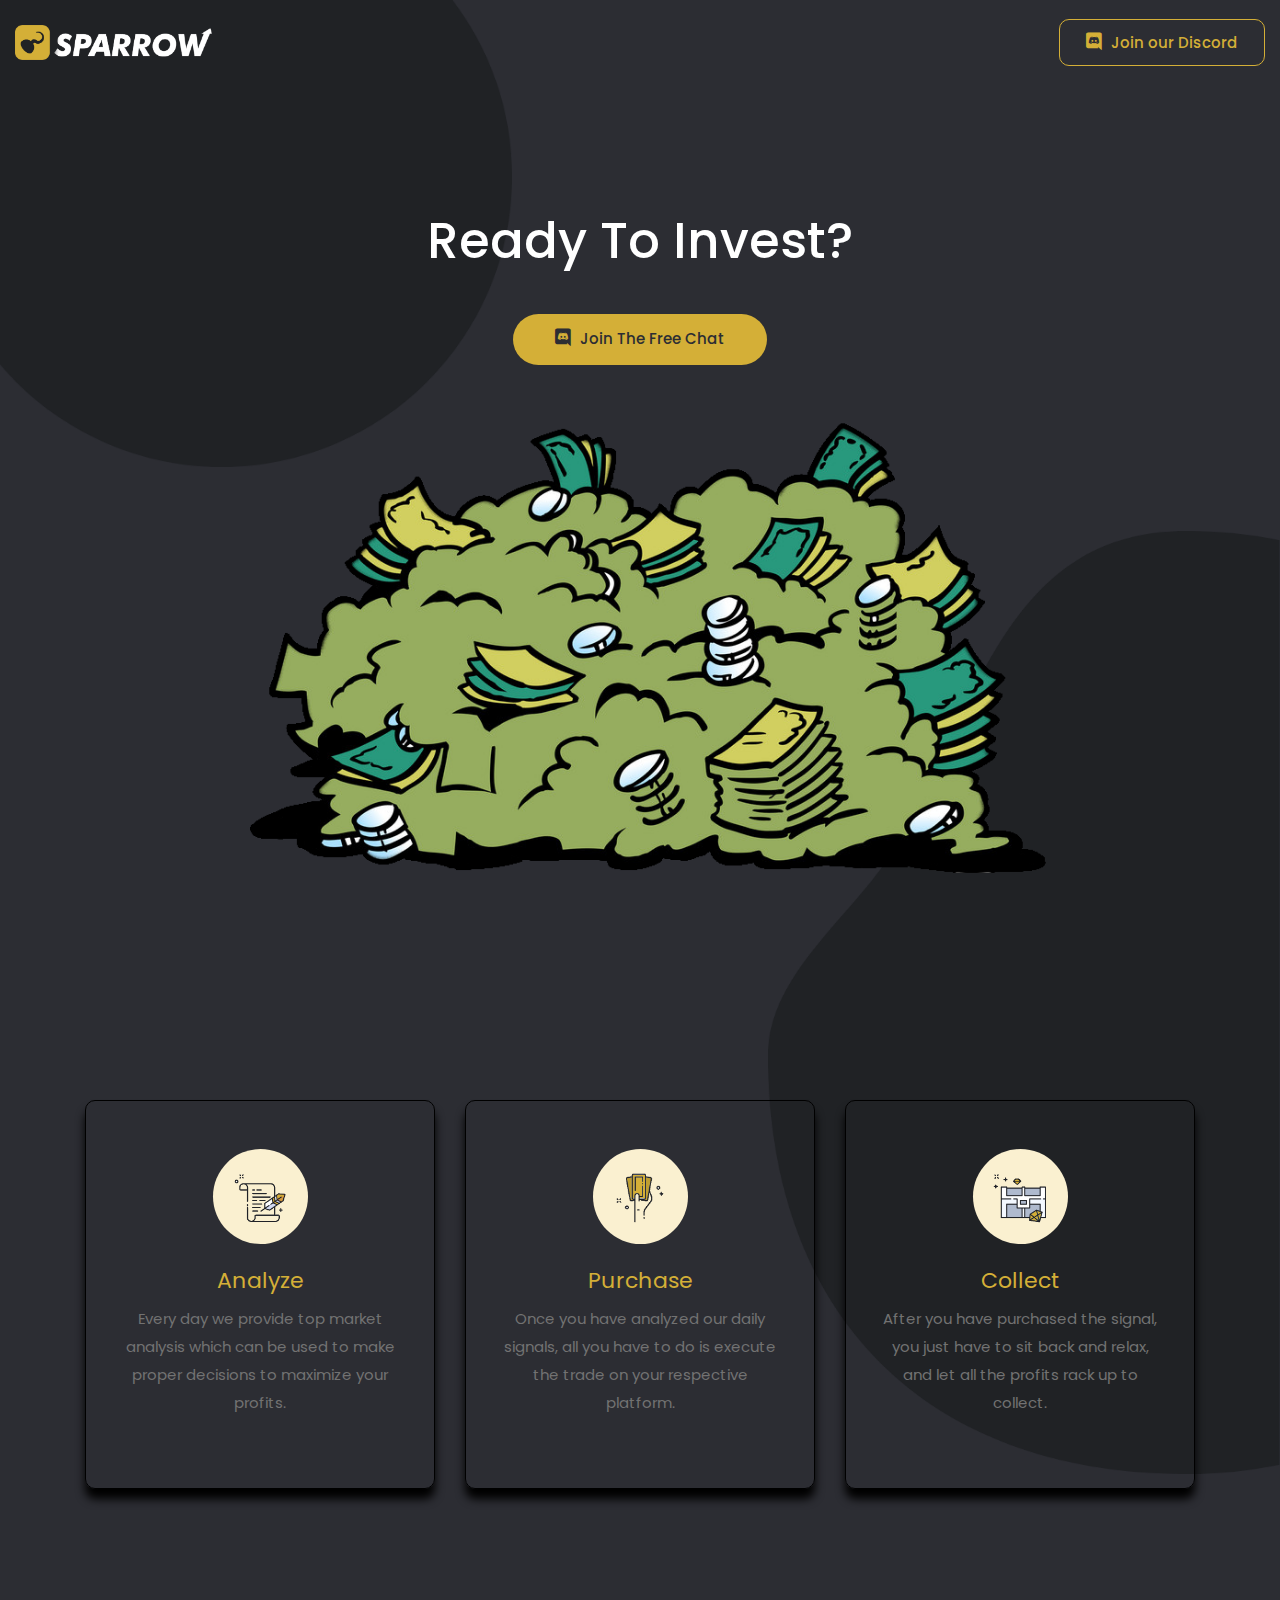
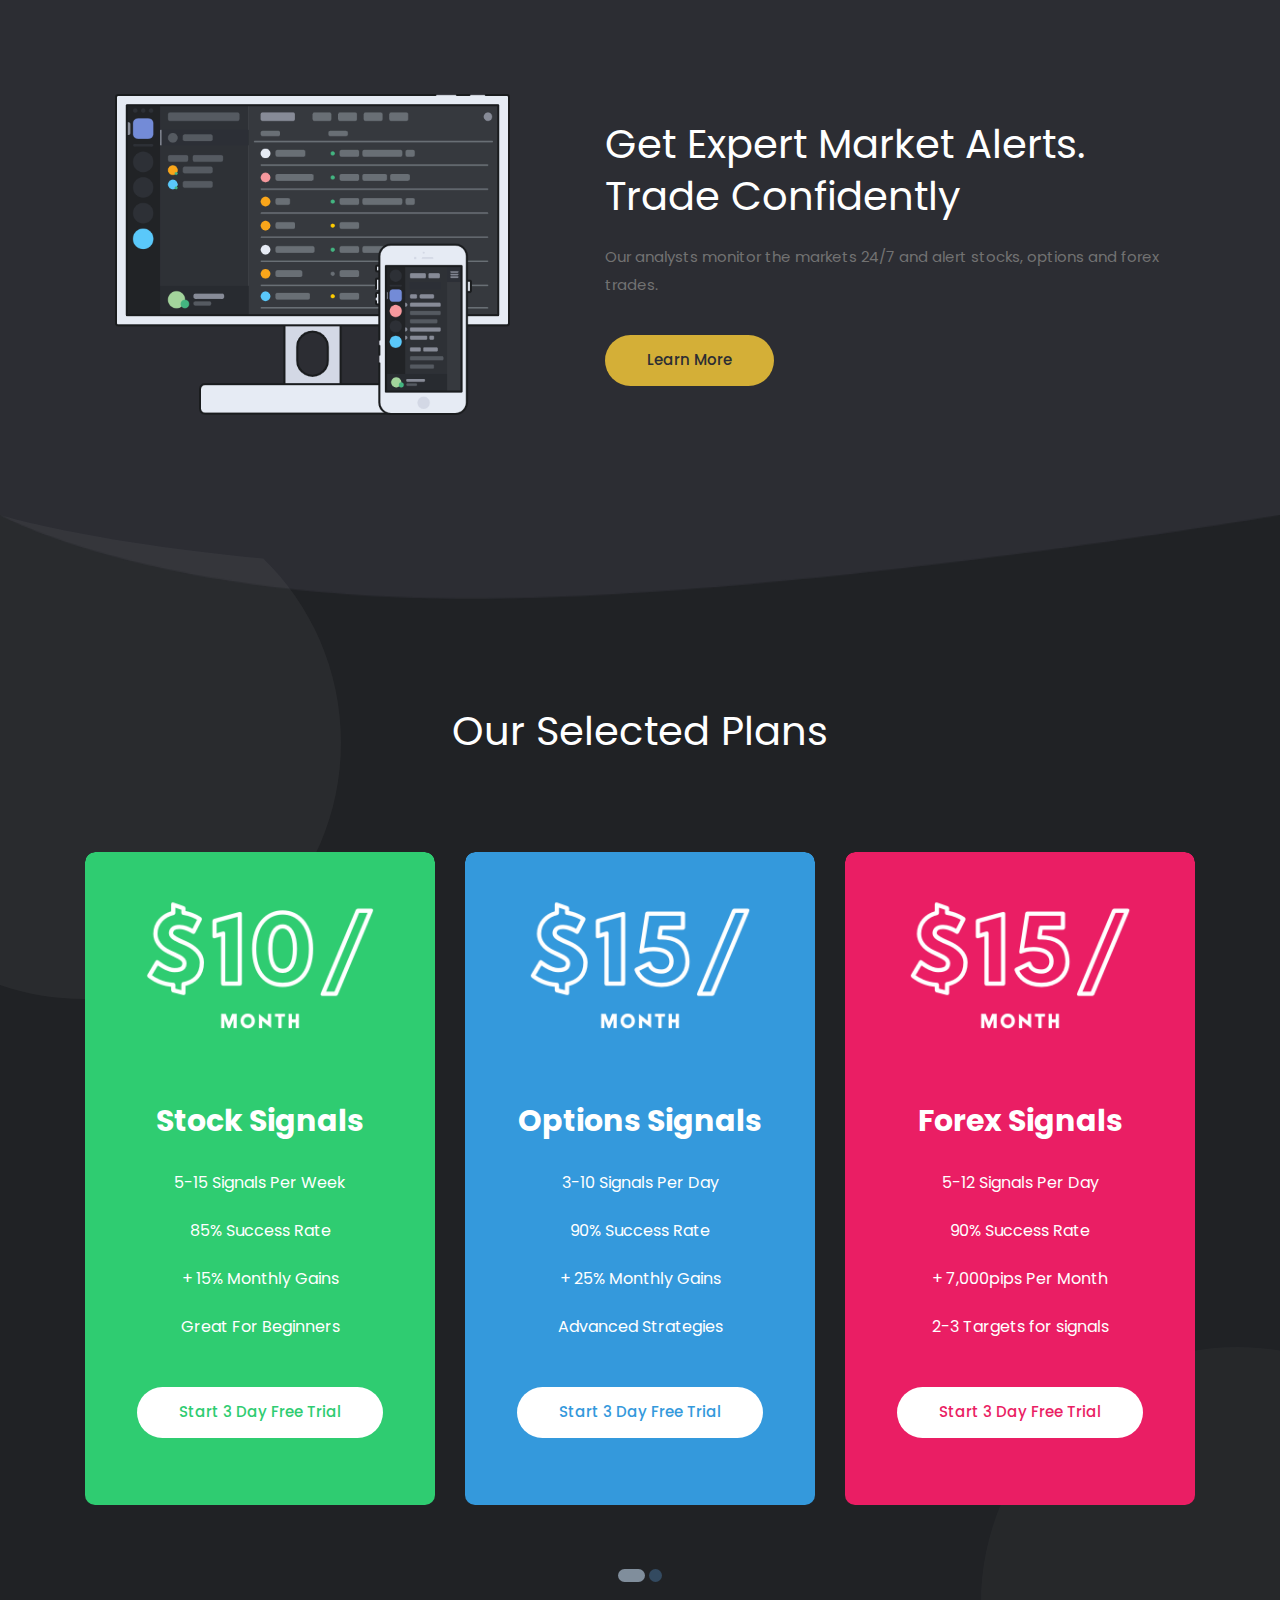
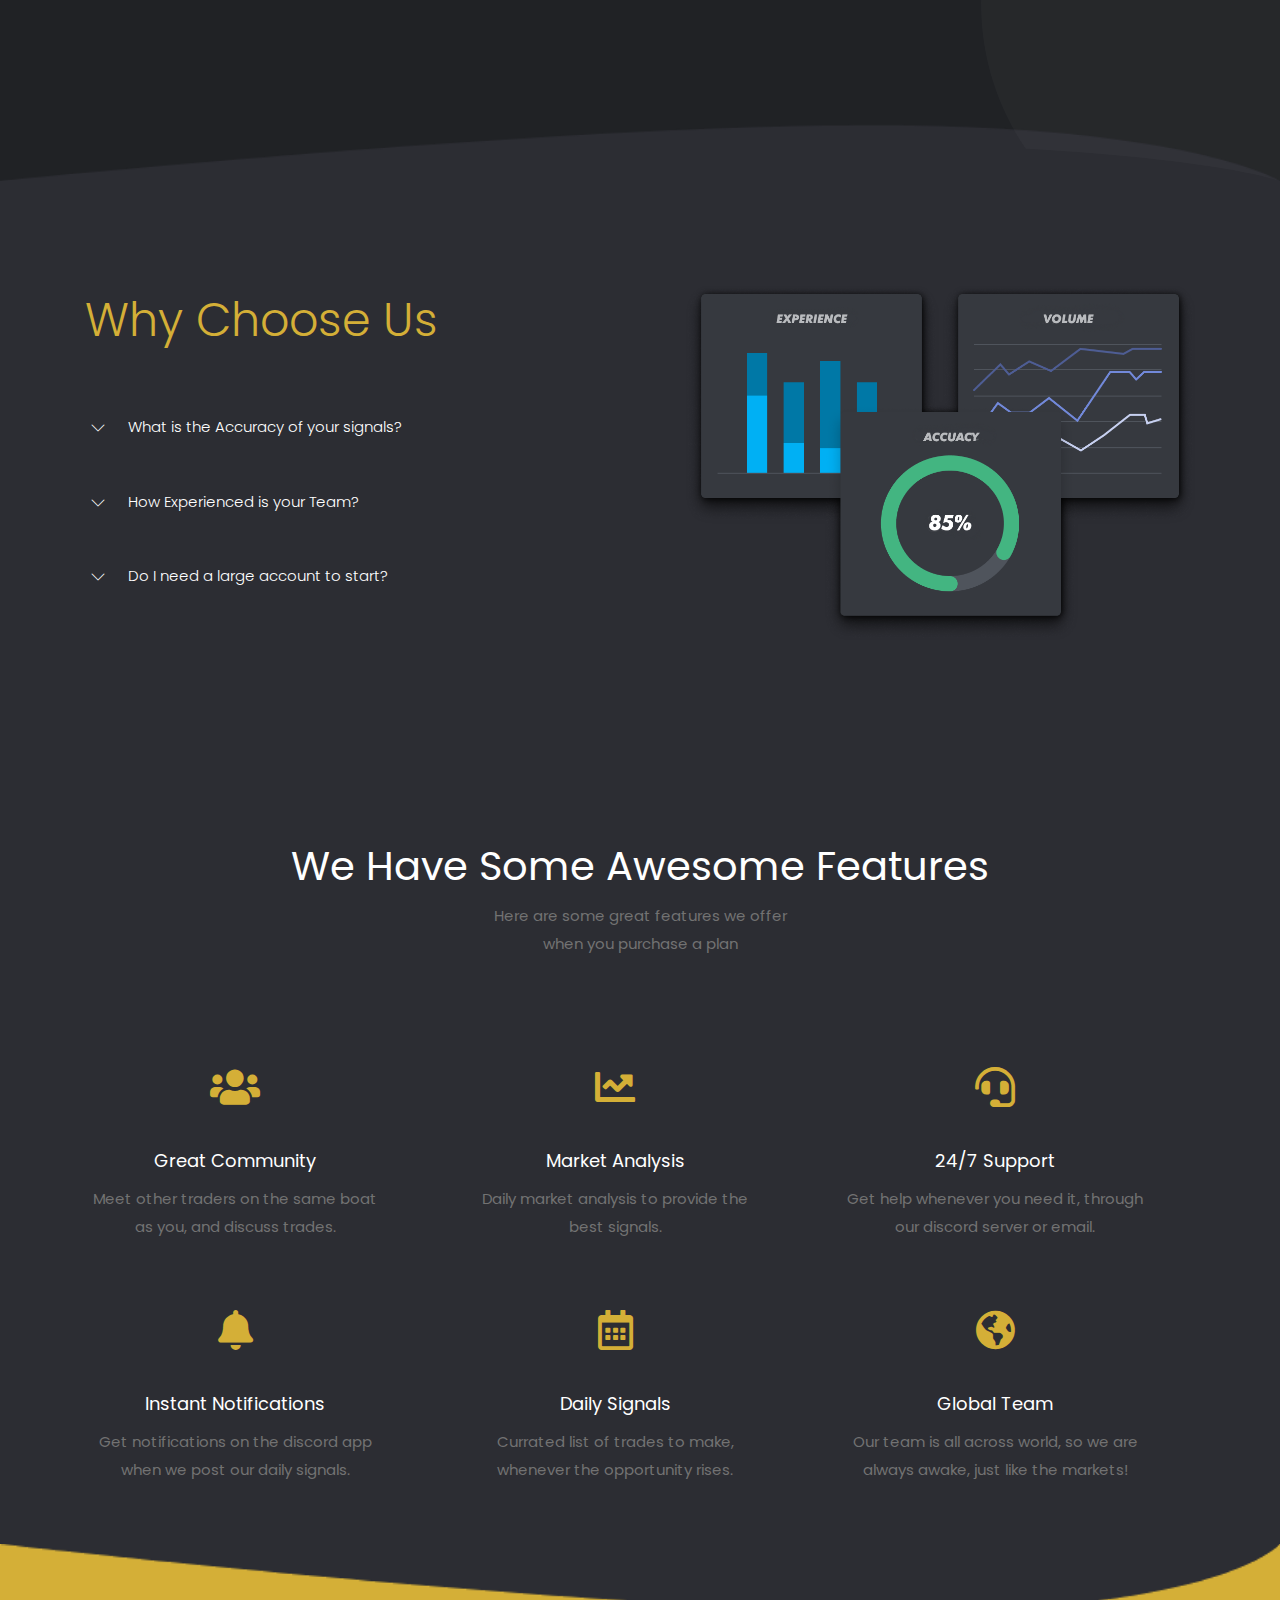
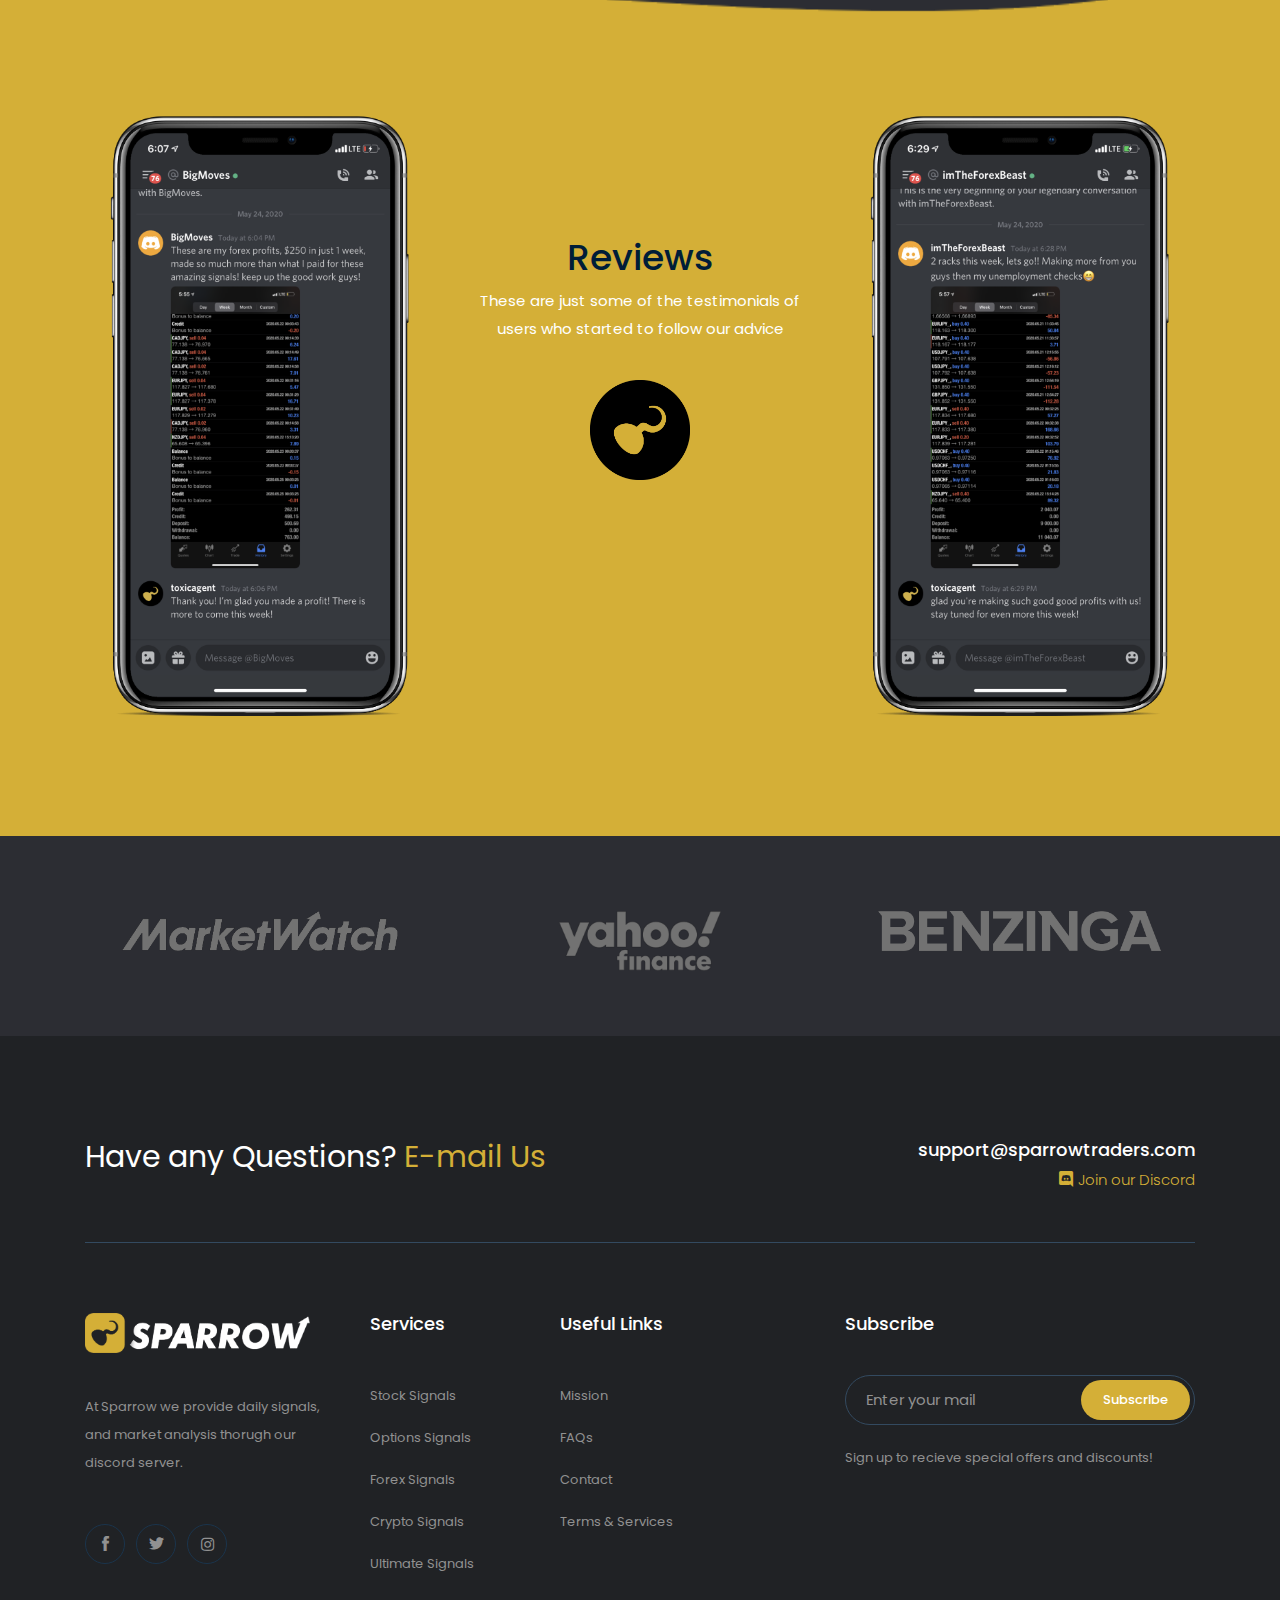
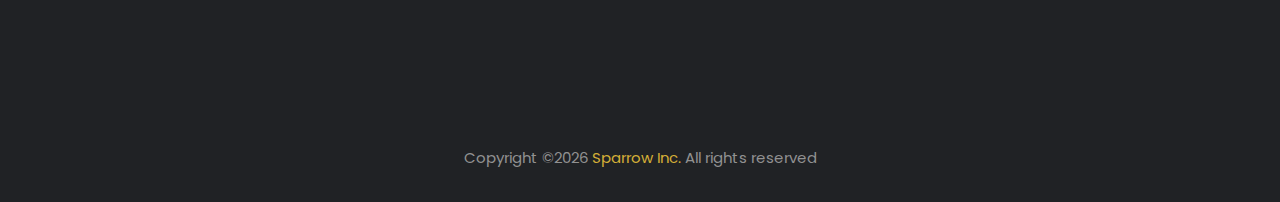
==== index.html @ e833fee7 "Updated Review Section" ====
<!doctype html>
<html class="no-js" lang="zxx">

<head>
    <meta charset="utf-8">
    <meta http-equiv="x-ua-compatible" content="ie=edge">
    <title>Sparrow</title>
    <meta name="description" content="">
    <meta name="viewport" content="width=device-width, initial-scale=1">

    <!-- <link rel="manifest" href="site.webmanifest"> -->
    <!-- Place favicon.ico in the root directory -->
    <link rel="shortcut icon" type="image/png" href="img/SparrowLogoFavicon2.png">
    <!-- CSS here -->
    <link rel="stylesheet" href="css/bootstrap.min.css">
    <link rel="stylesheet" href="css/owl.carousel.min.css">
    <link rel="stylesheet" href="css/magnific-popup.css">
    <link rel="stylesheet" href="css/font-awesome.min.css">
    <link rel="stylesheet" href="css/themify-icons.css">
    <link rel="stylesheet" href="css/nice-select.css">
    <link rel="stylesheet" href="css/flaticon.css">
    <link rel="stylesheet" href="css/gijgo.css">
    <link rel="stylesheet" href="css/animate.min.css">
    <link rel="stylesheet" href="css/slick.css">
    <link rel="stylesheet" href="css/slicknav.css">
    <link rel="stylesheet" href="css/style.css">
    <link rel="stylesheet" href="fontawesome/css/all.css" rel="stylesheet"> <!--load all styles -->
    <!-- <link rel="stylesheet" href="css/responsive.css"> -->

     <!-- Facebook Pixel Code -->
<script>
    !function(f,b,e,v,n,t,s)
    {if(f.fbq)return;n=f.fbq=function(){n.callMethod?
    n.callMethod.apply(n,arguments):n.queue.push(arguments)};
    if(!f._fbq)f._fbq=n;n.push=n;n.loaded=!0;n.version='2.0';
    n.queue=[];t=b.createElement(e);t.async=!0;
    t.src=v;s=b.getElementsByTagName(e)[0];
    s.parentNode.insertBefore(t,s)}(window, document,'script',
    'https://connect.facebook.net/en_US/fbevents.js');
    fbq('init', '171609214145418');
    fbq('track', 'PageView');
  </script>
  <noscript><img height="1" width="1" style="display:none"
    src="https://www.facebook.com/tr?id=171609214145418&ev=PageView&noscript=1"
  /></noscript>
  <!-- End Facebook Pixel Code --> 
</head>

<body>
    <!--[if lte IE 9]>
            <p class="browserupgrade">You are using an <strong>outdated</strong> browser. Please <a href="https://browsehappy.com/">upgrade your browser</a> to improve your experience and security.</p>
        <![endif]-->

    <!-- header-start -->
    <header>
        <div class="header-area ">
            <div id="sticky-header" class="main-header-area">
                <div class="container-fluid">
                    <div class="row align-items-center">
                        <div class="col-xl-3 col-lg-2">
                            <div class="logo">
                                <a href="index.html">
                                    <img src="img/logo2.png" height="35px" alt="">
                                </a>
                            </div>
                        </div>
                        <div class="col-xl-6 col-lg-7">
                            <div class="main-menu  d-none d-lg-block">
                                <nav>
                                    <ul id="navigation">
                                    </ul>
                                </nav>
                            </div>
                        </div>
                        <div class="col-xl-3 col-lg-3 d-none d-lg-block">
                            <div class="Appointment">
                                <div id="joinDiscordButton" class="book_btn d-none d-lg-block">
                                    <a  href="https://discord.gg/xPtHXb2"> <i id="discordLogo" class="fab fa-discord"></i> Join our Discord</a>
                                </div>
                            </div>
                        </div>
                        <div class="col-12">
                            <div class="mobile_menu d-block d-lg-none"></div>
                        </div>
                    </div>

                </div>
            </div>
        </div>
    </header>
    <!-- header-end -->

    <div class="shap_big_2 d-none d-lg-block">
        <img src="img/ilstrator/body_shap_2.png" alt="">
    </div>
    <!-- slider_area_start -->
    <div class="slider_area">
        <div class="shap_img_1 d-none d-lg-block">
            <img src="img/ilstrator/body_shap_1.png" alt="">
        </div>
        <div class="single_slider  d-flex align-items-center slider_bg_1">
            <div class="container">
                <div class="row align-items-center">
                    <div class="col-xl-10 offset-xl-1">
                        <div id="coverMobile" class="slider_text text-center">
                            <div class="text">
                                <h3 id="coverText">
                                    Ready to Invest?
                                </h3>
                            <a class="boxed-btn3" href="https://discord.gg/xPtHXb2"><i id="discordLogo" class="fab fa-discord"></i> Join The Free Chat</a>
                            </div>
                            <div class="ilstrator_thumb">
                                <img src="img/ilstrator/illustration2.png" alt="">
                            </div>
                        </div>
                    </div>
                </div>
            </div>
        </div>
    </div>
    <!-- slider_area_end -->

    <!-- service_area  -->
    <div id="serviceMobile" class="service_area">
        <div class="container">
            <div class="row">
                <div class="col-xl-4 col-md-4">
                    <div class="single_service text-center">
                        <div class="icon">
                            <img src="img/svg_icon/icon3.png" height="50px" alt="">
                        </div>
                        <h3>Analyze</h3>
                        <p>Every day we provide top market analysis which can be used to make proper decisions to maximize your profits.</p>
                    </div>
                </div>
                <div class="col-xl-4 col-md-4">
                    <div class="single_service text-center">
                        <div class="icon">
                            <img src="img/svg_icon/icon1.png" height="50px" alt="">
                        </div>
                        <h3>Purchase</h3>
                        <p>Once you have analyzed our daily signals, all you have to do is execute the trade on your respective platform.</p>
                    </div>
                </div>
                <div class="col-xl-4 col-md-4">
                    <div class="single_service text-center">
                        <div class="icon">
                            <img src="img/svg_icon/icon2.png" height="50px" alt="">
                        </div>
                        <h3>Collect</h3>
                        <p>After you have purchased the signal, you just have to sit back and relax, and let all the profits rack up to collect.</p>
                    </div>
                </div>
            </div>

        </div>
    </div>
    <!--/ service_area  -->

    <!-- compapy_info  -->
    <div class="compapy_info">
        <div class="container">
            <div class="row">
                <div class="col-xl-5 col-md-5">
                    <div class="man_thumb floating">
                        <img src="img/ilstrator/aboutImage.png" alt="">
                    </div>
                </div>
                <div class="col-xl-7 col-md-7">
                    <div id="companyMobile" class="company_info">
                        <h3 id="infoTitle" >Get Expert Market Alerts. Trade Confidently</h3>
                            <p>Our analysts monitor the markets 24/7 and alert stocks, options and forex trades. </p>

                        <a href="#learnmore" class="boxed-btn3">Learn More</a>
                    </div>
                </div>
            </div>
        </div>
    </div>
    <!--/ compapy_info  -->

    <!-- case_study_area  -->
    <div class="case_study_area case_bg_1">
        <div class="patrn_1 d-none d-lg-block">
            <img src="img/pattern/patrn_1.png" alt="">
        </div>
        <div class="patrn_2 d-none d-lg-block">
            <img src="img/pattern/patrn.png" alt="">
        </div>
        <div class="container">
            <div class="row">
                <div class="col-xl-12">
                    <div class="section_title text-center mb-95 white_text">
                        <h3>Our Selected Plans</h3>
                    </div>
                </div>
            </div>
            <div class="row">
                <div class="col-xl-12">
                    <div class="case_active owl-carousel">
                            <div class="single_study text-center">
                                    <div class="thumb">
                                        <a href="#">
                                            <img src="img/case_study/StockPrice.png" alt="">
                                        </a>
                                    </div>
                                    <div id="stockCard" class="subheading">
                                        <h4 style="font-size:30px"><b>Stock Signals</b></h4><br>
                                        <ul>
                                            <li>5-15 Signals Per Week</li><br>
                                            <li>85% Success Rate</li><br>
                                            <li>+ 15% Monthly Gains</li><br>
                                            <li>Great For Beginners</li><br>
                                        </ul><br>
                                        <a id="purchase-btn1" target="_blank" style="color:#2FCC71" class="boxed-btn3 lp5687952353263616">Start 3 Day Free Trial</a><br>
                                        <script type="text/javascript">
                                            document.getElementById('purchase-btn1').addEventListener('click', function() {
                                            fbq('track', 'Purchase');
                                            }, false);
                                            </script>
                                    </div>
                                </div>
                            <div class="single_study text-center">
                                    <div class="thumb">
                                        <a href="#">
                                            <img src="img/case_study/OptionsPrice.png" alt="">
                                        </a>
                                    </div>
                                    <div id="optionsCard" class="subheading">
                                        <h4 style="font-size:30px"><b>Options Signals</b></h4><br>
                                        <ul>
                                            <li>3-10 Signals Per Day</li><br>
                                            <li>90% Success Rate</li><br>
                                            <li>+ 25% Monthly Gains</li><br>
                                            <li>Advanced Strategies</li><br>
                                        </ul><br>
                                        <a id="purchase-btn2" target="_blank" style="color:#3499DC" class="boxed-btn3 lp5967486742953984">Start 3 Day Free Trial</a><br>
                                        <script type="text/javascript">
                                            document.getElementById('purchase-btn2').addEventListener('click', function() {
                                            fbq('track', 'Purchase');
                                            }, false);
                                            </script>
                                    </div>
                                </div>
                            <div class="single_study text-center">
                                    <div class="thumb">
                                        <a href="#">
                                            <img src="img/case_study/ForexPrice.png" alt="">
                                        </a>
                                    </div>
                                    <div id="forexCard" class="subheading">
                                        <h4 style="font-size:30px"><b>Forex Signals</b></h4><br>
                                        <ul>
                                            <li>5-12 Signals Per Day</li><br>
                                            <li>90% Success Rate</li><br>
                                            <li>+ 7,000pips Per Month</li><br>
                                            <li>2-3 Targets for signals</li><br>
                                        </ul><br>
                                        <a id="purchase-btn3" target="_blank" style="color:#EA1E64" class="boxed-btn3 lp5143575918804992">Start 3 Day Free Trial</a><br>
                                        <script type="text/javascript">
                                            document.getElementById('purchase-btn3').addEventListener('click', function() {
                                            fbq('track', 'Purchase');
                                            }, false);
                                            </script>
                                    </div>
                                </div>
                                <!--
                                <div class="single_study text-center">
                                        <div class="thumb">
                                            <a href="#">
                                                <img src="img/case_study/CryptoPrice.png" alt="">
                                            </a>
                                        </div>
                                        <div id="cryptoCard" class="subheading">
                                            <h4 id="purchaseTitle" >Crypto Signals</h4><br>
                                            <ul>
                                                <li>(coming soon)</li>
                                                <li>(coming soon)</li>
                                                <li>(coming soon)</li>
                                                <li>(coming soon)</li>
                                            </ul><br>
                                            <a id="purchase-btn4" style="color:#E74C3D" class="boxed-btn3 disabled" role="button" aria-disabled="true">Purchase</a>
                                            <script type="text/javascript">
                                                document.getElementById('purchase-btn4').addEventListener('click', function() {
                                                fbq('track', 'Purchase');
                                                }, false);
                                                </script>
                                        </div>
                                    </div>
                                    -->
                                <div class="single_study text-center">
                                        <div class="thumb">
                                            <a href="#">
                                                <img src="img/case_study/UltimatePrice.png" alt="">
                                            </a>
                                        </div>
                                        <div id="ultimateCard" class="subheading">
                                            <h4 style="font-size:30px"><b>Ultimate Signals</b></h4><br>
                                            <ul>
                                                <li>Access to Stock Signals</li><br>
                                                <li>Access to Options Signals</li><br>
                                                <li>Access to Forex Signals</li><br>
                                                <li>24/7 live support</li><br>
                                            </ul><br>
                                            <a id="purchase-btn5" style="color:#9B5AB6" class="boxed-btn3 lp5701389762428928">Start 3 Day Free Trial</a><br>
                                            <script type="text/javascript">
                                                document.getElementById('purchase-btn5').addEventListener('click', function() {
                                                fbq('track', 'Purchase');
                                                }, false);
                                                </script>
                                        </div>
                                </div>
                    </div>
                </div>
            </div>
        </div>
    </div>
    <!--/ case_study_area  -->

    <!-- accordion_area  -->
    <div class="accordion_area">
        <div class="container">
            <div class="row align-items-center">

                <div class="col-xl-6 col-lg-6">
                    <div class="faq_ask">
                        <h3>Why Choose Us</h3>
                            <div id="accordion">
                                    <div class="card">
                                        <div class="card-header" id="headingTwo">
                                            <h5 class="mb-0">
                                                <button class="btn btn-link collapsed" data-toggle="collapse" data-target="#collapseTwo" aria-expanded="false" aria-controls="collapseTwo">
                                                        What is the Accuracy of your signals?
                                                </button>
                                            </h5>
                                        </div>
                                        <div id="collapseTwo" class="collapse" aria-labelledby="headingTwo" data-parent="#accordion">
                                            <div class="card-body">We have an accuracy rate of + 85% on all of our signals.
                                            </div>
                                        </div>
                                    </div>
                                    <div class="card">
                                        <div class="card-header" id="headingOne">
                                            <h5 class="mb-0">
                                                <button class="btn btn-link collapsed" data-toggle="collapse" data-target="#collapseOne" aria-expanded="false" aria-controls="collapseOne">
                                                        How Experienced is your Team?
                                                </button>
                                            </h5>
                                        </div>
                                        <div id="collapseOne" class="collapse" aria-labelledby="headingOne" data-parent="#accordion">
                                            <div class="card-body">Our international team has an average of 7 years of trading experience.
                                            </div>
                                        </div>
                                    </div>
                                    <div class="card">
                                        <div class="card-header" id="headingThree">
                                            <h5 class="mb-0">
                                                <button class="btn btn-link collapsed" data-toggle="collapse" data-target="#collapseThree" aria-expanded="false" aria-controls="collapseThree">
                                                        Do I need a large account to start?
                                                </button>
                                            </h5>
                                        </div>
                                        <div id="collapseThree" class="collapse" aria-labelledby="headingThree" data-parent="#accordion">
                                            <div class="card-body">For Stocks and Options we recommend account sizes of $1,000 or larger. For Forex you can use any account size.
                                            </div>
                                        </div>
                                    </div>
                                </div>
                    </div>
                </div>
                <div class="col-xl-6 col-lg-6">
                    <div class="accordion_thumb floating">
                        <img src="img/banner/whyImage.png" alt="">
                    </div>
                </div>
            </div>
        </div>

    </div>
    <!--/ accordion_area  -->


    <!-- features_area  -->
    <div id="learnmore" class="features_area">
        <div class="container">
            <div class="row">
                <div class="col-xl-12">
                    <div class="section_title text-center">
                        <h3>We Have Some Awesome Features</h3>
                            <p>Here are some great features we offer <br> when you purchase a plan</p>
                    </div>
                </div>
            </div>
            <div class="row features-text">
                <div class="col-xl-4 col-md-6 col-lg-4">
                    <div class="single_feature">
                        <div class="icon">
                            <i class="fas fa-users"></i>
                        </div>
                        <h4>Great Community</h4>
                        <p>Meet other traders on the same boat as you, and discuss trades.</p>
                    </div>
                </div>
                <div class="col-xl-4 col-md-6 col-lg-4">
                    <div class="single_feature">
                        <div class="icon">
                            <i class="fas fa-chart-line"></i>
                        </div>
                        <h4>Market Analysis</h4>
                        <p>Daily market analysis to provide the best signals.</p>
                    </div>
                </div>
                <div class="col-xl-4 col-md-6 col-lg-4">
                    <div class="single_feature">
                        <div class="icon">
                            <i class="fas fa-headset"></i>
                        </div>
                        <h4>24/7 Support</h4>
                        <p>Get help whenever you need it, through our discord server or email.</p>
                    </div>
                </div>
                <div class="col-xl-4 col-md-6 col-lg-4">
                    <div class="single_feature">
                        <div class="icon">
                            <i class="fas fa-bell"></i>
                        </div>
                        <h4>Instant Notifications</h4>
                        <p>Get notifications on the discord app when we post our daily signals.</p>
                    </div>
                </div>
                <div class="col-xl-4 col-md-6 col-lg-4">
                    <div class="single_feature">
                        <div class="icon">
                            <i class="far fa-calendar-alt"></i>
                        </div>
                        <h4>Daily Signals</h4>
                        <p>Currated list of trades to make, whenever the opportunity rises.</p>
                    </div>
                </div>
                <div class="col-xl-4 col-md-6 col-lg-4">
                    <div class="single_feature">
                        <div class="icon">
                            <i class="fas fa-globe-americas"></i>
                        </div>
                        <h4>Global Team</h4>
                        <p>Our team is all across world, so we are always awake, just like the markets!</p>
                    </div>
                </div>
            </div>

        </div>
    <!--/ features_area  -->

    <!-- testimonial_area  -->
    <div class="testimonial_area ">
            <div class="container">
                <div class="testimonialPadding row">
                    <div class="col-lg-4">
                        <div class="testmonial_active owl-carousel">
                            <div class="single_carousel">
                                <div class="single_testmonial text-center">
                                    <div>
                                        <img id="mobileTestimonial" height="600px" src="img/testimonial1.png" alt="">
                                    </div>
                                </div>
                            </div>
                            <div class="single_carousel">
                                <div class="single_testmonial text-center">
                                    <div>
                                        <img id="mobileTestimonial" height="600px" src="img/testimonial2.png" alt="">
                                    </div>
                                </div>
                            </div>
                            <div class="single_carousel">
                                <div class="single_testmonial text-center">
                                    <div>
                                        <img id="mobileTestimonial" height="600px" src="img/testimonial3.png" alt="">
                                    </div>
                                </div>
                            </div>
                        </div>
                    </div>
                    <div class="col-lg-4 testimonialText">
                        <h1>Reviews</h1>
                        <p style="color:white">These are just some of the testimonials of users who started to follow our advice</p>
                        <br>
                        <img height="100px" src="img/testimonialimage.png" alt="">
                    </div>
                    <div class="col-lg-4">
                        <div class="testmonial_active owl-carousel">
                            <div class="single_carousel">
                                <div class="single_testmonial text-center">
                                    <div>
                                        <img id="mobileTestimonial" height="600px" src="img/testimonial4.png" alt="">
                                    </div>
                                </div>
                            </div>
                            <div class="single_carousel">
                                <div class="single_testmonial text-center">
                                    <div>
                                        <img id="mobileTestimonial" height="600px" src="img/testimonial5.png" alt="">
                                    </div>
                                </div>
                            </div>
                            <div class="single_carousel">
                                <div class="single_testmonial text-center">
                                    <div>
                                        <img id="mobileTestimonial" height="600px" src="img/testimonial6.png" alt="">
                                    </div>
                                </div>
                            </div>
                        </div>
                    </div>
                </div>
            </div>
        </div>
        <!-- /testimonial_area  -->

        <!-- Sponsor Banner -->
        <div class="sponsorBanner">
            <div class="container">
                <div class="row">
                    <div class="col-xl-4 col-md-4">
                        <img class="sponsorImage" src="img/marketwatchLogo.png" height="40px" alt="">
                    </div>
                    <div class="col-xl-4 col-md-4">
                        <img class="sponsorImageyahoo" src="img/yahooLogo.png" height="60px" alt="">
                    </div>
                    <div class="col-xl-4 col-md-4">
                        <img class="sponsorImage" src="img/benzingaLogo.png" height="40px" alt="">
                    </div>
                </div>
    
            </div>
        </div>

    <footer class="footer">
            <div class=" container">
                <div class="pro_border">
                        <div class="row">
                                <div class="col-xl-6 col-md-6">
                                    <div class="lets_projects">
                                        <h3>Have any Questions? <a href="mailto:support@sparrowtraders.com?" subject="Sparrow Inquiry">E-mail Us</a> </h3>
                                    </div>
                                </div>
                                <div class="col-xl-6 col-md-6">
                                    <div class="phone_number">
                                        <h4 style="color:white">support@sparrowtraders.com</h4>
                                        <span style="color:#D4AF37"><i class="fab fa-discord" ></i><a style="padding-left:5px;" href="https://discord.gg/nGw8asA">Join our Discord</a></span>
                                    </div>
                                </div>
                            </div>
                </div>
            </div>
            <div class="footer_top">
                <div class="container">
                    <div class="row">
                        <div class="col-xl-3 col-md-6 col-lg-3">
                            <div class="footer_widget">
                                <div class="footer_logo">
                                    <a href="#">
                                        <img src="img/logo2.png" height="40px" alt="">
                                    </a>
                                </div>
                                <p>
                                    At Sparrow we provide daily signals, and market analysis thorugh our discord server.
                                </p>
                                <div class="socail_links">
                                    <ul>
                                        <li>
                                            <a href="https://www.facebook.com/sparrowtraders/">
                                                <i class="ti-facebook"></i>
                                            </a>
                                        </li>
                                        <li>
                                            <a href="https://twitter.com/sparrowtraders">
                                                <i class="ti-twitter-alt"></i>
                                            </a>
                                        </li>
                                        <li>
                                            <a href="https://www.instagram.com/sparrowtraders/">
                                                <i class="fab fa-instagram"></i>
                                            </a>
                                        </li>
                                    </ul>
                                </div>
    
                            </div>
                        </div>
                        <div class="col-xl-2 col-md-6 col-lg-3">
                            <div class="footer_widget">
                                <h3 class="footer_title">
                                        Services
                                </h3>
                                <ul>
                                    <li><a href="https://launchpass.com/sparrow/stock-signals">Stock Signals</a></li>
                                    <li><a href="https://launchpass.com/sparrow/options-signals">Options Signals</a></li>
                                    <li><a href="https://launchpass.com/sparrow/forex-signals">Forex Signals</a></li>
                                    <li><a href="https://launchpass.com/sparrow/crypto-signals">Crypto Signals</a></li>
                                    <li><a href="https://launchpass.com/sparrow/ultimate-signals">Ultimate Signals</a></li>
                                </ul>
    
                            </div>
                        </div>
                        <div class="col-xl-2 col-md-6 col-lg-2">
                            <div class="footer_widget">
                                <h3 class="footer_title">
                                        Useful Links
                                </h3>
                                <ul>
                                    <li><a href="mission.html">Mission</a></li>
                                    <li><a href="faqs.html">FAQs</a></li>
                                    <li><a href="contact.html"> Contact</a></li>
                                    <li><a href="terms.html">Terms & Services</a></li>
                                </ul>
                            </div>
                        </div>
                        <div class="col-xl-4 offset-xl-1 col-md-6 col-lg-4">
                                <div class="footer_widget">
                                        <h3 class="footer_title">
                                                Subscribe
                                        </h3>
                                        <form action="#" class="newsletter_form">
                                            <input type="text" placeholder="Enter your mail">
                                            <button type="submit">Subscribe</button>
                                        </form>
                                        <p class="newsletter_text">Sign up to recieve special offers and discounts!</p>
                                    </div>
                        </div>
                    </div>
                </div>
            </div>
            <div class="copy-right_text">
                <div class="container">
                    <div class="footer_border"></div>
                    <div class="row">
                        <div class="col-xl-12">
                            <p class="copy_right text-center">
                                <!-- Link back to Colorlib can't be removed. Template is licensed under CC BY 3.0. -->
                                Copyright &copy;<script>document.write(new Date().getFullYear());</script> <a href="index.html"><span id="sparrowFooterLink" >Sparrow Inc.</span></a> All rights reserved
                            </p>
                        </div>
                    </div>
                </div>
            </div>
        </footer>

    <!-- JS here -->
    <script src="js/vendor/modernizr-3.5.0.min.js"></script>
    <script src="js/vendor/jquery-1.12.4.min.js"></script>
    <script src="js/popper.min.js"></script>
    <script src="js/bootstrap.min.js"></script>
    <script src="js/owl.carousel.min.js"></script>
    <script src="js/isotope.pkgd.min.js"></script>
    <script src="js/ajax-form.js"></script>
    <script src="js/waypoints.min.js"></script>
    <script src="js/jquery.counterup.min.js"></script>
    <script src="js/imagesloaded.pkgd.min.js"></script>
    <script src="js/scrollIt.js"></script>
    <script src="js/jquery.scrollUp.min.js"></script>
    <script src="js/wow.min.js"></script>
    <script src="js/nice-select.min.js"></script>
    <script src="js/jquery.slicknav.min.js"></script>
    <script src="js/jquery.magnific-popup.min.js"></script>
    <script src="js/plugins.js"></script>
    <script src="js/gijgo.min.js"></script>

    <!--contact js-->
    <script src="js/contact.js"></script>
    <script src="js/jquery.ajaxchimp.min.js"></script>
    <script src="js/jquery.form.js"></script>
    <script src="js/jquery.validate.min.js"></script>
    <script src="js/mail-script.js"></script>

    <script src="js/main.js"></script>
    <script src="//code.tidio.co/2nye5xthb0cbdpo3ygqzvkz4iav7qtuq.js" async></script>
    <script src="stockpurchase.js"></script>
    <script src="optionspurchase.js"></script>
    <script src="forexpurchase.js"></script>
    <script src="ultimatepurchase.js"></script>

</body>

</html>
---- css/themify-icons.css ----
@font-face {
	font-family: 'themify';
	src:url('../fonts/themify.eot?-fvbane');
	src:url('../fonts/themify.eot?#iefix-fvbane') format('embedded-opentype'),
		url('../fonts/themify.woff?-fvbane') format('woff'),
		url('../fonts/themify.ttf?-fvbane') format('truetype'),
		url('../fonts/themify.svg?-fvbane#themify') format('svg');
	font-weight: normal;
	font-style: normal;
}

[class^="ti-"], [class*=" ti-"] {
	font-family: 'themify';
	/* speak: none; */
	font-style: normal;
	font-weight: normal;
	font-variant: normal;
	text-transform: none;
	line-height: 1;

	/* Better Font Rendering =========== */
	-webkit-font-smoothing: antialiased;
	-moz-osx-font-smoothing: grayscale;
}

.ti-wand:before {
	content: "\e600";
}
.ti-volume:before {
	content: "\e601";
}
.ti-user:before {
	content: "\e602";
}
.ti-unlock:before {
	content: "\e603";
}
.ti-unlink:before {
	content: "\e604";
}
.ti-trash:before {
	content: "\e605";
}
.ti-thought:before {
	content: "\e606";
}
.ti-target:before {
	content: "\e607";
}
.ti-tag:before {
	content: "\e608";
}
.ti-tablet:before {
	content: "\e609";
}
.ti-star:before {
	content: "\e60a";
}
.ti-spray:before {
	content: "\e60b";
}
.ti-signal:before {
	content: "\e60c";
}
.ti-shopping-cart:before {
	content: "\e60d";
}
.ti-shopping-cart-full:before {
	content: "\e60e";
}
.ti-settings:before {
	content: "\e60f";
}
.ti-search:before {
	content: "\e610";
}
.ti-zoom-in:before {
	content: "\e611";
}
.ti-zoom-out:before {
	content: "\e612";
}
.ti-cut:before {
	content: "\e613";
}
.ti-ruler:before {
	content: "\e614";
}
.ti-ruler-pencil:before {
	content: "\e615";
}
.ti-ruler-alt:before {
	content: "\e616";
}
.ti-bookmark:before {
	content: "\e617";
}
.ti-bookmark-alt:before {
	content: "\e618";
}
.ti-reload:before {
	content: "\e619";
}
.ti-plus:before {
	content: "\e61a";
}
.ti-pin:before {
	content: "\e61b";
}
.ti-pencil:before {
	content: "\e61c";
}
.ti-pencil-alt:before {
	content: "\e61d";
}
.ti-paint-roller:before {
	content: "\e61e";
}
.ti-paint-bucket:before {
	content: "\e61f";
}
.ti-na:before {
	content: "\e620";
}
.ti-mobile:before {
	content: "\e621";
}
.ti-minus:before {
	content: "\e622";
}
.ti-medall:before {
	content: "\e623";
}
.ti-medall-alt:before {
	content: "\e624";
}
.ti-marker:before {
	content: "\e625";
}
.ti-marker-alt:before {
	content: "\e626";
}
.ti-arrow-up:before {
	content: "\e627";
}
.ti-arrow-right:before {
	content: "\e628";
}
.ti-arrow-left:before {
	content: "\e629";
}
.ti-arrow-down:before {
	content: "\e62a";
}
.ti-lock:before {
	content: "\e62b";
}
.ti-location-arrow:before {
	content: "\e62c";
}
.ti-link:before {
	content: "\e62d";
}
.ti-layout:before {
	content: "\e62e";
}
.ti-layers:before {
	content: "\e62f";
}
.ti-layers-alt:before {
	content: "\e630";
}
.ti-key:before {
	content: "\e631";
}
.ti-import:before {
	content: "\e632";
}
.ti-image:before {
	content: "\e633";
}
.ti-heart:before {
	content: "\e634";
}
.ti-heart-broken:before {
	content: "\e635";
}
.ti-hand-stop:before {
	content: "\e636";
}
.ti-hand-open:before {
	content: "\e637";
}
.ti-hand-drag:before {
	content: "\e638";
}
.ti-folder:before {
	content: "\e639";
}
.ti-flag:before {
	content: "\e63a";
}
.ti-flag-alt:before {
	content: "\e63b";
}
.ti-flag-alt-2:before {
	content: "\e63c";
}
.ti-eye:before {
	content: "\e63d";
}
.ti-export:before {
	content: "\e63e";
}
.ti-exchange-vertical:before {
	content: "\e63f";
}
.ti-desktop:before {
	content: "\e640";
}
.ti-cup:before {
	content: "\e641";
}
.ti-crown:before {
	content: "\e642";
}
.ti-comments:before {
	content: "\e643";
}
.ti-comment:before {
	content: "\e644";
}
.ti-comment-alt:before {
	content: "\e645";
}
.ti-close:before {
	content: "\e646";
}
.ti-clip:before {
	content: "\e647";
}
.ti-angle-up:before {
	content: "\e648";
}
.ti-angle-right:before {
	content: "\e649";
}
.ti-angle-left:before {
	content: "\e64a";
}
.ti-angle-down:before {
	content: "\e64b";
}
.ti-check:before {
	content: "\e64c";
}
.ti-check-box:before {
	content: "\e64d";
}
.ti-camera:before {
	content: "\e64e";
}
.ti-announcement:before {
	content: "\e64f";
}
.ti-brush:before {
	content: "\e650";
}
.ti-briefcase:before {
	content: "\e651";
}
.ti-bolt:before {
	content: "\e652";
}
.ti-bolt-alt:before {
	content: "\e653";
}
.ti-blackboard:before {
	content: "\e654";
}
.ti-bag:before {
	content: "\e655";
}
.ti-move:before {
	content: "\e656";
}
.ti-arrows-vertical:before {
	content: "\e657";
}
.ti-arrows-horizontal:before {
	content: "\e658";
}
.ti-fullscreen:before {
	content: "\e659";
}
.ti-arrow-top-right:before {
	content: "\e65a";
}
.ti-arrow-top-left:before {
	content: "\e65b";
}
.ti-arrow-circle-up:before {
	content: "\e65c";
}
.ti-arrow-circle-right:before {
	content: "\e65d";
}
.ti-arrow-circle-left:before {
	content: "\e65e";
}
.ti-arrow-circle-down:before {
	content: "\e65f";
}
.ti-angle-double-up:before {
	content: "\e660";
}
.ti-angle-double-right:before {
	content: "\e661";
}
.ti-angle-double-left:before {
	content: "\e662";
}
.ti-angle-double-down:before {
	content: "\e663";
}
.ti-zip:before {
	content: "\e664";
}
.ti-world:before {
	content: "\e665";
}
.ti-wheelchair:before {
	content: "\e666";
}
.ti-view-list:before {
	content: "\e667";
}
.ti-view-list-alt:before {
	content: "\e668";
}
.ti-view-grid:before {
	content: "\e669";
}
.ti-uppercase:before {
	content: "\e66a";
}
.ti-upload:before {
	content: "\e66b";
}
.ti-underline:before {
	content: "\e66c";
}
.ti-truck:before {
	content: "\e66d";
}
.ti-timer:before {
	content: "\e66e";
}
.ti-ticket:before {
	content: "\e66f";
}
.ti-thumb-up:before {
	content: "\e670";
}
.ti-thumb-down:before {
	content: "\e671";
}
.ti-text:before {
	content: "\e672";
}
.ti-stats-up:before {
	content: "\e673";
}
.ti-stats-down:before {
	content: "\e674";
}
.ti-split-v:before {
	content: "\e675";
}
.ti-split-h:before {
	content: "\e676";
}
.ti-smallcap:before {
	content: "\e677";
}
.ti-shine:before {
	content: "\e678";
}
.ti-shift-right:before {
	content: "\e679";
}
.ti-shift-left:before {
	content: "\e67a";
}
.ti-shield:before {
	content: "\e67b";
}
.ti-notepad:before {
	content: "\e67c";
}
.ti-server:before {
	content: "\e67d";
}
.ti-quote-right:before {
	content: "\e67e";
}
.ti-quote-left:before {
	content: "\e67f";
}
.ti-pulse:before {
	content: "\e680";
}
.ti-printer:before {
	content: "\e681";
}
.ti-power-off:before {
	content: "\e682";
}
.ti-plug:before {
	content: "\e683";
}
.ti-pie-chart:before {
	content: "\e684";
}
.ti-paragraph:before {
	content: "\e685";
}
.ti-panel:before {
	content: "\e686";
}
.ti-package:before {
	content: "\e687";
}
.ti-music:before {
	content: "\e688";
}
.ti-music-alt:before {
	content: "\e689";
}
.ti-mouse:before {
	content: "\e68a";
}
.ti-mouse-alt:before {
	content: "\e68b";
}
.ti-money:before {
	content: "\e68c";
}
.ti-microphone:before {
	content: "\e68d";
}
.ti-menu:before {
	content: "\e68e";
}
.ti-menu-alt:before {
	content: "\e68f";
}
.ti-map:before {
	content: "\e690";
}
.ti-map-alt:before {
	content: "\e691";
}
.ti-loop:before {
	content: "\e692";
}
.ti-location-pin:before {
	content: "\e693";
}
.ti-list:before {
	content: "\e694";
}
.ti-light-bulb:before {
	content: "\e695";
}
.ti-Italic:before {
	content: "\e696";
}
.ti-info:before {
	content: "\e697";
}
.ti-infinite:before {
	content: "\e698";
}
.ti-id-badge:before {
	content: "\e699";
}
.ti-hummer:before {
	content: "\e69a";
}
.ti-home:before {
	content: "\e69b";
}
.ti-help:before {
	content: "\e69c";
}
.ti-headphone:before {
	content: "\e69d";
}
.ti-harddrives:before {
	content: "\e69e";
}
.ti-harddrive:before {
	content: "\e69f";
}
.ti-gift:before {
	content: "\e6a0";
}
.ti-game:before {
	content: "\e6a1";
}
.ti-filter:before {
	content: "\e6a2";
}
.ti-files:before {
	content: "\e6a3";
}
.ti-file:before {
	content: "\e6a4";
}
.ti-eraser:before {
	content: "\e6a5";
}
.ti-envelope:before {
	content: "\e6a6";
}
.ti-download:before {
	content: "\e6a7";
}
.ti-direction:before {
	content: "\e6a8";
}
.ti-direction-alt:before {
	content: "\e6a9";
}
.ti-dashboard:before {
	content: "\e6aa";
}
.ti-control-stop:before {
	content: "\e6ab";
}
.ti-control-shuffle:before {
	content: "\e6ac";
}
.ti-control-play:before {
	content: "\e6ad";
}
.ti-control-pause:before {
	content: "\e6ae";
}
.ti-control-forward:before {
	content: "\e6af";
}
.ti-control-backward:before {
	content: "\e6b0";
}
.ti-cloud:before {
	content: "\e6b1";
}
.ti-cloud-up:before {
	content: "\e6b2";
}
.ti-cloud-down:before {
	content: "\e6b3";
}
.ti-clipboard:before {
	content: "\e6b4";
}
.ti-car:before {
	content: "\e6b5";
}
.ti-calendar:before {
	content: "\e6b6";
}
.ti-book:before {
	content: "\e6b7";
}
.ti-bell:before {
	content: "\e6b8";
}
.ti-basketball:before {
	content: "\e6b9";
}
.ti-bar-chart:before {
	content: "\e6ba";
}
.ti-bar-chart-alt:before {
	content: "\e6bb";
}
.ti-back-right:before {
	content: "\e6bc";
}
.ti-back-left:before {
	content: "\e6bd";
}
.ti-arrows-corner:before {
	content: "\e6be";
}
.ti-archive:before {
	content: "\e6bf";
}
.ti-anchor:before {
	content: "\e6c0";
}
.ti-align-right:before {
	content: "\e6c1";
}
.ti-align-left:before {
	content: "\e6c2";
}
.ti-align-justify:before {
	content: "\e6c3";
}
.ti-align-center:before {
	content: "\e6c4";
}
.ti-alert:before {
	content: "\e6c5";
}
.ti-alarm-clock:before {
	content: "\e6c6";
}
.ti-agenda:before {
	content: "\e6c7";
}
.ti-write:before {
	content: "\e6c8";
}
.ti-window:before {
	content: "\e6c9";
}
.ti-widgetized:before {
	content: "\e6ca";
}
.ti-widget:before {
	content: "\e6cb";
}
.ti-widget-alt:before {
	content: "\e6cc";
}
.ti-wallet:before {
	content: "\e6cd";
}
.ti-video-clapper:before {
	content: "\e6ce";
}
.ti-video-camera:before {
	content: "\e6cf";
}
.ti-vector:before {
	content: "\e6d0";
}
.ti-themify-logo:before {
	content: "\e6d1";
}
.ti-themify-favicon:before {
	content: "\e6d2";
}
.ti-themify-favicon-alt:before {
	content: "\e6d3";
}
.ti-support:before {
	content: "\e6d4";
}
.ti-stamp:before {
	content: "\e6d5";
}
.ti-split-v-alt:before {
	content: "\e6d6";
}
.ti-slice:before {
	content: "\e6d7";
}
.ti-shortcode:before {
	content: "\e6d8";
}
.ti-shift-right-alt:before {
	content: "\e6d9";
}
.ti-shift-left-alt:before {
	content: "\e6da";
}
.ti-ruler-alt-2:before {
	content: "\e6db";
}
.ti-receipt:before {
	content: "\e6dc";
}
.ti-pin2:before {
	content: "\e6dd";
}
.ti-pin-alt:before {
	content: "\e6de";
}
.ti-pencil-alt2:before {
	content: "\e6df";
}
.ti-palette:before {
	content: "\e6e0";
}
.ti-more:before {
	content: "\e6e1";
}
.ti-more-alt:before {
	content: "\e6e2";
}
.ti-microphone-alt:before {
	content: "\e6e3";
}
.ti-magnet:before {
	content: "\e6e4";
}
.ti-line-double:before {
	content: "\e6e5";
}
.ti-line-dotted:before {
	content: "\e6e6";
}
.ti-line-dashed:before {
	content: "\e6e7";
}
.ti-layout-width-full:before {
	content: "\e6e8";
}
.ti-layout-width-default:before {
	content: "\e6e9";
}
.ti-layout-width-default-alt:before {
	content: "\e6ea";
}
.ti-layout-tab:before {
	content: "\e6eb";
}
.ti-layout-tab-window:before {
	content: "\e6ec";
}
.ti-layout-tab-v:before {
	content: "\e6ed";
}
.ti-layout-tab-min:before {
	content: "\e6ee";
}
.ti-layout-slider:before {
	content: "\e6ef";
}
.ti-layout-slider-alt:before {
	content: "\e6f0";
}
.ti-layout-sidebar-right:before {
	content: "\e6f1";
}
.ti-layout-sidebar-none:before {
	content: "\e6f2";
}
.ti-layout-sidebar-left:before {
	content: "\e6f3";
}
.ti-layout-placeholder:before {
	content: "\e6f4";
}
.ti-layout-menu:before {
	content: "\e6f5";
}
.ti-layout-menu-v:before {
	content: "\e6f6";
}
.ti-layout-menu-separated:before {
	content: "\e6f7";
}
.ti-layout-menu-full:before {
	content: "\e6f8";
}
.ti-layout-media-right-alt:before {
	content: "\e6f9";
}
.ti-layout-media-right:before {
	content: "\e6fa";
}
.ti-layout-media-overlay:before {
	content: "\e6fb";
}
.ti-layout-media-overlay-alt:before {
	content: "\e6fc";
}
.ti-layout-media-overlay-alt-2:before {
	content: "\e6fd";
}
.ti-layout-media-left-alt:before {
	content: "\e6fe";
}
.ti-layout-media-left:before {
	content: "\e6ff";
}
.ti-layout-media-center-alt:before {
	content: "\e700";
}
.ti-layout-media-center:before {
	content: "\e701";
}
.ti-layout-list-thumb:before {
	content: "\e702";
}
.ti-layout-list-thumb-alt:before {
	content: "\e703";
}
.ti-layout-list-post:before {
	content: "\e704";
}
.ti-layout-list-large-image:before {
	content: "\e705";
}
.ti-layout-line-solid:before {
	content: "\e706";
}
.ti-layout-grid4:before {
	content: "\e707";
}
.ti-layout-grid3:before {
	content: "\e708";
}
.ti-layout-grid2:before {
	content: "\e709";
}
.ti-layout-grid2-thumb:before {
	content: "\e70a";
}
.ti-layout-cta-right:before {
	content: "\e70b";
}
.ti-layout-cta-left:before {
	content: "\e70c";
}
.ti-layout-cta-center:before {
	content: "\e70d";
}
.ti-layout-cta-btn-right:before {
	content: "\e70e";
}
.ti-layout-cta-btn-left:before {
	content: "\e70f";
}
.ti-layout-column4:before {
	content: "\e710";
}
.ti-layout-column3:before {
	content: "\e711";
}
.ti-layout-column2:before {
	content: "\e712";
}
.ti-layout-accordion-separated:before {
	content: "\e713";
}
.ti-layout-accordion-merged:before {
	content: "\e714";
}
.ti-layout-accordion-list:before {
	content: "\e715";
}
.ti-ink-pen:before {
	content: "\e716";
}
.ti-info-alt:before {
	content: "\e717";
}
.ti-help-alt:before {
	content: "\e718";
}
.ti-headphone-alt:before {
	content: "\e719";
}
.ti-hand-point-up:before {
	content: "\e71a";
}
.ti-hand-point-right:before {
	content: "\e71b";
}
.ti-hand-point-left:before {
	content: "\e71c";
}
.ti-hand-point-down:before {
	content: "\e71d";
}
.ti-gallery:before {
	content: "\e71e";
}
.ti-face-smile:before {
	content: "\e71f";
}
.ti-face-sad:before {
	content: "\e720";
}
.ti-credit-card:before {
	content: "\e721";
}
.ti-control-skip-forward:before {
	content: "\e722";
}
.ti-control-skip-backward:before {
	content: "\e723";
}
.ti-control-record:before {
	content: "\e724";
}
.ti-control-eject:before {
	content: "\e725";
}
.ti-comments-smiley:before {
	content: "\e726";
}
.ti-brush-alt:before {
	content: "\e727";
}
.ti-youtube:before {
	content: "\e728";
}
.ti-vimeo:before {
	content: "\e729";
}
.ti-twitter:before {
	content: "\e72a";
}
.ti-time:before {
	content: "\e72b";
}
.ti-tumblr:before {
	content: "\e72c";
}
.ti-skype:before {
	content: "\e72d";
}
.ti-share:before {
	content: "\e72e";
}
.ti-share-alt:before {
	content: "\e72f";
}
.ti-rocket:before {
	content: "\e730";
}
.ti-pinterest:before {
	content: "\e731";
}
.ti-new-window:before {
	content: "\e732";
}
.ti-microsoft:before {
	content: "\e733";
}
.ti-list-ol:before {
	content: "\e734";
}
.ti-linkedin:before {
	content: "\e735";
}
.ti-layout-sidebar-2:before {
	content: "\e736";
}
.ti-layout-grid4-alt:before {
	content: "\e737";
}
.ti-layout-grid3-alt:before {
	content: "\e738";
}
.ti-layout-grid2-alt:before {
	content: "\e739";
}
.ti-layout-column4-alt:before {
	content: "\e73a";
}
.ti-layout-column3-alt:before {
	content: "\e73b";
}
.ti-layout-column2-alt:before {
	content: "\e73c";
}
.ti-instagram:before {
	content: "\e73d";
}
.ti-google:before {
	content: "\e73e";
}
.ti-github:before {
	content: "\e73f";
}
.ti-flickr:before {
	content: "\e740";
}
.ti-facebook:before {
	content: "\e741";
}
.ti-dropbox:before {
	content: "\e742";
}
.ti-dribbble:before {
	content: "\e743";
}
.ti-apple:before {
	content: "\e744";
}
.ti-android:before {
	content: "\e745";
}
.ti-save:before {
	content: "\e746";
}
.ti-save-alt:before {
	content: "\e747";
}
.ti-yahoo:before {
	content: "\e748";
}
.ti-wordpress:before {
	content: "\e749";
}
.ti-vimeo-alt:before {
	content: "\e74a";
}
.ti-twitter-alt:before {
	content: "\e74b";
}
.ti-tumblr-alt:before {
	content: "\e74c";
}
.ti-trello:before {
	content: "\e74d";
}
.ti-stack-overflow:before {
	content: "\e74e";
}
.ti-soundcloud:before {
	content: "\e74f";
}
.ti-sharethis:before {
	content: "\e750";
}
.ti-sharethis-alt:before {
	content: "\e751";
}
.ti-reddit:before {
	content: "\e752";
}
.ti-pinterest-alt:before {
	content: "\e753";
}
.ti-microsoft-alt:before {
	content: "\e754";
}
.ti-linux:before {
	content: "\e755";
}
.ti-jsfiddle:before {
	content: "\e756";
}
.ti-joomla:before {
	content: "\e757";
}
.ti-html5:before {
	content: "\e758";
}
.ti-flickr-alt:before {
	content: "\e759";
}
.ti-email:before {
	content: "\e75a";
}
.ti-drupal:before {
	content: "\e75b";
}
.ti-dropbox-alt:before {
	content: "\e75c";
}
.ti-css3:before {
	content: "\e75d";
}
.ti-rss:before {
	content: "\e75e";
}
.ti-rss-alt:before {
	content: "\e75f";
}
---- css/nice-select.css ----
.nice-select {
  -webkit-tap-highlight-color: transparent;
  background-color: #fff;
  border-radius: 5px;
  border: solid 1px #e8e8e8;
  box-sizing: border-box;
  clear: both;
  cursor: pointer;
  display: block;
  float: left;
  font-family: inherit;
  font-size: 14px;
  font-weight: normal;
  height: 42px;
  line-height: 40px;
  outline: none;
  padding-left: 18px;
  padding-right: 30px;
  position: relative;
  text-align: left !important;
  -webkit-transition: all 0.2s ease-in-out;
  transition: all 0.2s ease-in-out;
  -webkit-user-select: none;
     -moz-user-select: none;
      -ms-user-select: none;
          user-select: none;
  white-space: nowrap;
  width: auto; }
  .nice-select:hover {
    border-color: #dbdbdb; }
  .nice-select:active, .nice-select.open, .nice-select:focus {
    border-color: #999; }


  .nice-select.disabled {
    border-color: #ededed;
    color: #999;
    pointer-events: none; }
    .nice-select.disabled:after {
      border-color: #cccccc; }
  .nice-select.wide {
    width: 100%; }
    .nice-select.wide .list {
      left: 0 !important;
      right: 0 !important; }
  .nice-select.right {
    float: right; }
    .nice-select.right .list {
      left: auto;
      right: 0; }
  .nice-select.small {
    font-size: 12px;
    height: 36px;
    line-height: 34px; }
    .nice-select.small:after {
      height: 4px;
      width: 4px; }
    .nice-select.small .option {
      line-height: 34px;
      min-height: 34px; }
  .nice-select .list {
    background-color: #fff;
    border-radius: 5px;
    box-shadow: 0 0 0 1px rgba(68, 68, 68, 0.11);
    box-sizing: border-box;
    margin-top: 4px;
    opacity: 0;
    overflow: hidden;
    padding: 0;
    pointer-events: none;
    position: absolute;
    top: 100%;
    left: 0;
    -webkit-transform-origin: 50% 0;
        -ms-transform-origin: 50% 0;
            transform-origin: 50% 0;
    -webkit-transform: scale(0.75) translateY(-21px);
        -ms-transform: scale(0.75) translateY(-21px);
            transform: scale(0.75) translateY(-21px);
    -webkit-transition: all 0.2s cubic-bezier(0.5, 0, 0, 1.25), opacity 0.15s ease-out;
    transition: all 0.2s cubic-bezier(0.5, 0, 0, 1.25), opacity 0.15s ease-out;
    z-index: 9; }
    .nice-select .list:hover .option:not(:hover) {
      background-color: transparent !important; }
  .nice-select .option {
    cursor: pointer;
    font-weight: 400;
    line-height: 40px;
    list-style: none;
    min-height: 40px;
    outline: none;
    padding-left: 18px;
    padding-right: 29px;
    text-align: left;
    -webkit-transition: all 0.2s;
    transition: all 0.2s; }
    .nice-select .option:hover, .nice-select .option.focus, .nice-select .option.selected.focus {
      background-color: #f6f6f6; }
    .nice-select .option.selected {
      font-weight: bold; }
    .nice-select .option.disabled {
      background-color: transparent;
      color: #999;
      cursor: default; }

.no-csspointerevents .nice-select .list {
  display: none; }

.no-csspointerevents .nice-select.open .list {
  display: block; }





  /* ,,,,,,,,,,,,,,,, */


  .nice-select:after {
    content: "\e64b";
    display: block;
    height: 5px;
    margin-top: -5px;
    pointer-events: none;
    position: absolute;
    right: 30px;
    top: 8px;
    transition: all 0.15s ease-in-out;
    width: 5px;
    font-family: 'themify';
    color: #ddd; }

    .nice-select.open:after {
 }
    .nice-select.open .list {
      opacity: 1;
      pointer-events: auto;
      -webkit-transform: scale(1) translateY(0);
          -ms-transform: scale(1) translateY(0);
              transform: scale(1) translateY(0); }
---- css/flaticon.css ----
/*
  	Flaticon icon font: Flaticon
  	Creation date: 07/09/2019 08:07
  	*/

	  @font-face {
		font-family: "Flaticon";
		src: url("../fonts/Flaticon.eot");
		src: url("../fonts/Flaticon.eot");
		src: url("../fonts/Flaticon.eot?#iefix") format("embedded-opentype"),
			 url("../fonts/Flaticon.woff2") format("woff2"),
			 url("../fonts/Flaticon.woff") format("woff"),
			 url("../fonts/Flaticon.ttf") format("truetype"),
			 url("../fonts/Flaticon.svg#Flaticon") format("svg");
		font-weight: normal;
		font-style: normal;
	  }
	  
	  @media screen and (-webkit-min-device-pixel-ratio:0) {
		@font-face {
		  font-family: "Flaticon";
		  src: url("./Flaticon.svg#Flaticon") format("svg");
		}
	  }
	  
	  [class^="flaticon-"]:before, [class*=" flaticon-"]:before,
	  [class^="flaticon-"]:after, [class*=" flaticon-"]:after {   
		font-family: Flaticon;
			  font-size: 20px;
	  font-style: normal;
	  margin-left: 20px;
	  }
	  
	.flaticon-legal-paper:before {
		content: "\e001";
	}
	.flaticon-case:before {
		content: "\e002";
	}
	.flaticon-survey:before {
		content: "\e003";
	}
	.flaticon-bar-chart:before {
		content: "\e004";
	}
	.flaticon-controls:before {
		content: "\e005";
	}
	.flaticon-puzzle:before {
		content: "\e006";
	}
	.flaticon-right:before {
		content: "\e007";
	}
---- css/gijgo.css ----
.gj-button {
    background-color: #f5f5f5;
    border: 1px solid #ddd;
    color: #000;
    border-radius: 3px;
    padding: 6px 10px;
    cursor: pointer;
}

.gj-unselectable {
    -webkit-touch-callout: none;
    -webkit-user-select: none;
    -khtml-user-select: none;
    -moz-user-select: none;
    -ms-user-select: none;
    user-select: none;
}

.gj-row {
    display: -webkit-box;
    display: -ms-flexbox;
    display: flex;
    -ms-flex-wrap: wrap;
    flex-wrap: wrap;
}

.gj-margin-left-5 {
    margin-left: 5px;
}

.gj-margin-left-10 {
    margin-left: 10px;
}

.gj-width-full {
    width: 100%;
}

.gj-cursor-pointer {
    cursor: pointer;
}

.gj-text-align-center {
    text-align: center;
}

.gj-font-size-16 {
    font-size: 16px;
}

.gj-hidden {
    display: none;
}

/** Material Design */
.gj-button-md {
    background: 0 0;
    border: none;
    border-radius: 2px;
    color: rgba(0, 0, 0, 0.87);
    position: relative;
    height: 36px;
    margin: 0;
    min-width: 64px;
    padding: 0 16px;
    display: inline-block;
    font-family: "Roboto","Helvetica","Arial",sans-serif;
    font-size: 1rem;
    font-weight: 500;
    text-transform: uppercase;
    letter-spacing: 0;
    overflow: hidden;
    will-change: box-shadow;
    transition: box-shadow .2s cubic-bezier(.4,0,1,1),background-color .2s cubic-bezier(.4,0,.2,1),color .2s cubic-bezier(.4,0,.2,1);
    outline: none;
    cursor: pointer;
    text-decoration: none;
    text-align: center;
    line-height: 36px;
    vertical-align: middle;
    overflow: hidden;
    -webkit-user-select: none;
    -moz-user-select: none;
    -ms-user-select: none;
    user-select: none;
}

.gj-button-md:hover {
    background-color: rgba(158,158,158,.2);
}

.gj-button-md:disabled {
    color: rgba(0,0,0,.26);
    background: 0 0;
}

.gj-button-md .material-icons,
.gj-button-md .gj-icon {
    vertical-align: middle;
    /*font-size: 1.3rem;
    margin-right: 4px;*/
}

.gj-button-md.gj-button-md-icon {
    width: 24px;
    height: 31px;
    min-width: 24px;
    padding: 0px;
    display: table;
}

.gj-button-md.gj-button-md-icon .material-icons,
.gj-button-md.gj-button-md-icon .gj-icon {
    display: table-cell;
    margin-right: 0px;
    width: 24px;
    height: 24px;
}

.gj-button-md.active {
    background-color: rgba(158,158,158,.4);
}

.gj-button-md-group {
    position: relative;
    display: inline-block;
    vertical-align: middle;
}

.gj-textbox-md {
    border: none;
    border-bottom: 1px solid rgba(0,0,0,.42);
    display: block;
    font-family: "Helvetica","Arial",sans-serif;
    font-size: 16px;
    line-height: 16px;
    padding: 4px 0px;
    margin: 0;
    width: 100%;
    background: 0 0;
    text-align: left;
    color: rgba(0,0,0,.87);
}

.gj-textbox-md:focus,
.gj-textbox-md:active {
    border-bottom: 2px solid rgba(0,0,0,.42);
    outline: none;
}

.gj-textbox-md::placeholder {
    color: #8e8e8e;
}

.gj-textbox-md:-ms-input-placeholder {
    color: #8e8e8e;
}

.gj-textbox-md::-ms-input-placeholder {
    color: #8e8e8e;
}

.gj-md-spacer-24 {
    min-width: 24px;
    width: 24px;
    display: inline-block;
}

.gj-md-spacer-32 {
    min-width: 32px;
    width: 32px;
    display: inline-block;
}

.gj-modal {
    position: fixed;
    top: 0;
    right: 0;
    bottom: 0;
    left: 0;
    z-index: 1203;
    display: none;
    overflow: hidden;
    -webkit-overflow-scrolling: touch;
    outline: 0;
    background-color: rgba(0, 0, 0, 0.54118);
    transition: 200ms ease opacity;
    will-change: opacity;
}

/* List */
ul.gj-list li [data-role="wrapper"] {
    display: table;
    width: 100%;
}

ul.gj-list li [data-role="checkbox"] {
    display: table-cell;
    vertical-align:middle;
    text-align:center;
}

ul.gj-list li [data-role="image"] {
    display: table-cell;
    vertical-align:middle;
    text-align:center;
}

ul.gj-list li [data-role="display"] {
    display: table-cell;
    vertical-align:middle;
    cursor: pointer;
}

ul.gj-list li [data-role="display"]:empty:before {
  content: "\200b"; /* unicode zero width space character */
}

/* List - Bootstrap */
ul.gj-list-bootstrap {
    padding-left: 0px;
    margin-bottom: 0px;
}

ul.gj-list-bootstrap li {
    padding: 0px;
}

ul.gj-list-bootstrap li [data-role="wrapper"] {
    padding: 0px 10px;
}

ul.gj-list-bootstrap li [data-role="checkbox"] {
    width: 24px;
    padding: 3px;
}

ul.gj-list-bootstrap li [data-role="image"] {
    width: 24px;
    height: 24px;
}

ul.gj-list-bootstrap li [data-role="display"] {
    padding: 8px 0px 8px 4px;
}

.list-group-item.active ul li, .list-group-item.active:focus ul li, .list-group-item.active:hover ul li {
    text-shadow: none;
    color:initial;
}

/* List - Material Design */
ul.gj-list-md {
    padding: 0px;
    list-style: none;
    list-style-type: none;
    line-height: 24px;
    letter-spacing: 0;
    color: #616161; /* Gray 700 */
}

ul.gj-list-md li {
    display: list-item;
    list-style-type: none;
    padding: 0px;
    min-height: unset;
    box-sizing: border-box;
    align-items: center;
    cursor: default;
    overflow: hidden;

    font-family: "Roboto","Helvetica","Arial",sans-serif;
    font-size: 16px;
    font-weight: 400;
    letter-spacing: .04em;
    line-height: 1;
    
    -webkit-flex-direction: row;
    -ms-flex-direction: row;
    flex-direction: row;
    -webkit-flex-wrap: nowrap;
    -ms-flex-wrap: nowrap;
    flex-wrap: nowrap;
}

ul.gj-list-md li [data-role="checkbox"] {
    height: 24px;
    width: 24px;
}

ul.gj-list-md li [data-role="image"] {
    height: 24px;
    width: 24px;
}

ul.gj-list-md li [data-role="display"] {
    padding: 8px 0px 8px 5px;
    order: 0;
    flex-grow: 2;
    text-decoration: none;
    box-sizing: border-box;
    align-items: center;
    text-align: left;
    color: rgba(0,0,0,.87);
}

ul.gj-list-md li.disabled>[data-role="wrapper"]>[data-role="display"] {
    color: #9E9E9E; /* Gray 500 */
}

.gj-list-md-active {
    background: #e0e0e0;
    color: #3f51b5;
}


/* Picker */
.gj-picker {
    position: absolute;
    z-index: 1203;
    background-color: #fff;
}

.gj-picker .selected {
    color: #fff;
}

/* Material Design */
.gj-picker-md {
    font-family: "Roboto","Helvetica","Arial",sans-serif;
    font-size: 16px;
    font-weight: 400;
    letter-spacing: .04em;
    line-height: 1;
    color: rgba(0,0,0,.87);
    border: 1px solid #E0E0E0;
}

.gj-modal .gj-picker-md {
    border: 0px;
}

.gj-picker-md [role="header"] {
    color: rgba(255, 255, 255, 0.54);
    display: flex;
    background: #2196f3;
    align-items: baseline;
    user-select: none;
    justify-content: center;
}

.gj-picker-md [role="footer"] {
    float: right;
    padding: 10px;
}

.gj-picker-md [role="footer"] button.gj-button-md {
    color: #2196f3;
    font-weight: bold;
    font-size: 13px;
}

/* Bootstrap */
.gj-picker-bootstrap {
    border-radius: 4px;
    border: 1px solid #E0E0E0;
}

.gj-picker-bootstrap .selected {
    color: #888;
}

.gj-picker-bootstrap [role="header"] {
    background: #eee;
    color: #AAA;
}
@font-face {
    font-family: 'gijgo-material';
    src: url('../fonts/gijgo-material.eot?235541');
    src: url('../fonts/gijgo-material.eot?235541#iefix') format('embedded-opentype'), url('../fonts/gijgo-material.ttf?235541') format('truetype'), url('../fonts/gijgo-material.woff?235541') format('woff'), url('../fonts/gijgo-material.svg?235541#gijgo-material') format('svg');
    font-weight: normal;
    font-style: normal;
}

.gj-icon {
    /* use !important to prevent issues with browser extensions that change fonts */
    font-family: 'gijgo-material' !important;
    font-size: 24px;
    speak: none;
    font-style: normal;
    font-weight: normal;
    font-variant: normal;
    text-transform: none;
    line-height: 1;
    /* Enable Ligatures ================ */
    letter-spacing: 0;
    -webkit-font-feature-settings: "liga";
    -moz-font-feature-settings: "liga=1";
    -moz-font-feature-settings: "liga";
    -ms-font-feature-settings: "liga" 1;
    font-feature-settings: "liga";
    -webkit-font-variant-ligatures: discretionary-ligatures;
    font-variant-ligatures: discretionary-ligatures;
    /* Better Font Rendering =========== */
    -webkit-font-smoothing: antialiased;
    -moz-osx-font-smoothing: grayscale;
}

.gj-icon.undo:before {
    content: "\e900";
}

.gj-icon.vertical-align-top:before {
    content: "\e901";
}

.gj-icon.vertical-align-center:before {
    content: "\e902";
}

.gj-icon.vertical-align-bottom:before {
    content: "\e903";
}

.gj-icon.arrow-dropup:before {
    content: "\e904";
}

.gj-icon.clock:before {
    content: "\e905";
}

.gj-icon.refresh:before {
    content: "\e906";
}

.gj-icon.last-page:before {
    content: "\e907";
}

.gj-icon.first-page:before {
    content: "\e908";
}

.gj-icon.cancel:before {
    content: "\e909";
}

.gj-icon.clear:before {
    content: "\e90a";
}

.gj-icon.check-circle:before {
    content: "\e90b";
}

.gj-icon.delete:before {
    content: "\e90c";
}

.gj-icon.arrow-upward:before {
    content: "\e90d";
}

.gj-icon.arrow-forward:before {
    content: "\e90e";
}

.gj-icon.arrow-downward:before {
    content: "\e90f";
}

.gj-icon.arrow-back:before {
    content: "\e910";
}

.gj-icon.list-numbered:before {
    content: "\e911";
}

.gj-icon.list-bulleted:before {
    content: "\e912";
}

.gj-icon.indent-increase:before {
    content: "\e913";
}

.gj-icon.indent-decrease:before {
    content: "\e914";
}

.gj-icon.redo:before {
    content: "\e915";
}

.gj-icon.align-right:before {
    content: "\e916";
}

.gj-icon.align-left:before {
    content: "\e917";
}

.gj-icon.align-justify:before {
    content: "\e918";
}

.gj-icon.align-center:before {
    content: "\e919";
}

.gj-icon.strikethrough:before {
    content: "\e91a";
}

.gj-icon.italic:before {
    content: "\e91b";
}

.gj-icon.underlined:before {
    content: "\e91c";
}

.gj-icon.bold:before {
    content: "\e91d";
}

.gj-icon.arrow-dropdown:before {
    content: "\e91e";
}

.gj-icon.done:before {
    content: "\e91f";
}

.gj-icon.pencil:before {
    content: "\e920";
}

.gj-icon.minus:before {
    content: "\e921";
}

.gj-icon.plus:before {
    content: "\e922";
}

.gj-icon.chevron-up:before {
    content: "\e923";
}

.gj-icon.chevron-right:before {
    content: "\e924";
}

.gj-icon.chevron-down:before {
    content: "\e925";
}

.gj-icon.chevron-left:before {
    content: "\e926";
}

.gj-icon.event:before {
    content: "\e927";
}
.gj-draggable {
    cursor: move;
}
.gj-resizable-handle {
    position: absolute;
    font-size: 0.1px;
    display: block;
    -ms-touch-action: none;
    touch-action: none;
    z-index: 1203;
}

.gj-resizable-n {
    cursor: n-resize;
    height: 7px;
    width: 100%;
    top: -5px;
    left: 0;
}
.gj-resizable-e {
    cursor: e-resize;
    width: 7px;
    right: -5px;
    top: 0;
    height: 100%;
}
.gj-resizable-s {
    cursor: s-resize;
    height: 7px;
    width: 100%;
    bottom: -5px;
    left: 0;
}
.gj-resizable-w {
	cursor: w-resize;
	width: 7px;
	left: -5px;
	top: 0;
	height: 100%;
}
.gj-resizable-se {
	cursor: se-resize;
	width: 12px;
	height: 12px;
	right: 1px;
	bottom: 1px;
}
.gj-resizable-sw {
	cursor: sw-resize;
	width: 9px;
	height: 9px;
	left: -5px;
	bottom: -5px;
}
.gj-resizable-nw {
	cursor: nw-resize;
	width: 9px;
	height: 9px;
	left: -5px;
	top: -5px;
}
.gj-resizable-ne {
	cursor: ne-resize;
	width: 9px;
	height: 9px;
	right: -5px;
	top: -5px;
}

.gj-dialog-footer {
    position: absolute;
    bottom: 0px;
    width: 100%;
    margin-top: 0px;
}

.gj-dialog-scrollable [data-role="body"] {
    overflow-x: hidden;
    overflow-y: scroll;
}

/** Bootstrap 3 **/
.gj-dialog-bootstrap {
    overflow: hidden;
    z-index: 1202;
}

.gj-dialog-bootstrap [data-role="title"] {
    display: inline;
}
.gj-dialog-bootstrap [data-role="close"] {
    line-height: 1.42857143;
}

/** Bootstrap 4 **/
.gj-dialog-bootstrap4 {
    overflow: hidden;
    z-index: 1202;
}

.gj-dialog-bootstrap4 [data-role="title"] {
    display: inline;
}
.gj-dialog-bootstrap4 [data-role="close"] {
    line-height: 1.5;
}

/** Material Design **/
.gj-dialog-md {
    background-color: #FFF;
    overflow: hidden;
    border: none;
    box-shadow: 0 11px 15px -7px rgba(0,0,0,.2), 0 24px 38px 3px rgba(0,0,0,.14), 0 9px 46px 8px rgba(0,0,0,.12);
    box-sizing: border-box;
    position: relative;
    display: -webkit-box;
    display: -webkit-flex;
    display: -ms-flexbox;
    display: flex;
    -webkit-box-orient: vertical;
    -webkit-box-direction: normal;
    -webkit-flex-direction: column;
    -ms-flex-direction: column;
    flex-direction: column;
    -webkit-background-clip: padding-box;
    background-clip: padding-box;
    outline: 0;
    z-index: 1202;
}

.gj-dialog-md-header {
    padding: 24px 24px 0px 24px;
    font-family: "Roboto","Helvetica","Arial",sans-serif;
}

.gj-dialog-md-title {
    margin: 0;
    font-weight: 400;
    display: inline;
    line-height: 28px;
    font-size: 20px;
}

.gj-dialog-md-close {
    -webkit-appearance: none;
    padding: 0;
    cursor: pointer;
    background: 0 0;
    border: 0;
    float: right;
    line-height: 28px;
    font-size: 28px;
}

.gj-dialog-md-body {
    padding: 20px 24px 24px 24px;
    color: rgba(0,0,0,.54);
    font-family: "Helvetica","Arial",sans-serif;
    font-size: 14px;
    font-weight: 400;
    line-height: 20px;
}

.gj-dialog-md-footer {
    padding: 8px 8px 8px 24px;
    display: -webkit-flex;
    display: -ms-flexbox;
    display: flex;
    -webkit-flex-direction: row-reverse;
    -ms-flex-direction: row-reverse;
    flex-direction: row-reverse;
    -webkit-flex-wrap: wrap;
    -ms-flex-wrap: wrap;
    flex-wrap: wrap;

    box-sizing: border-box;
}

.gj-dialog-md-footer>*:first-child {
    margin-right: 0;
}

.gj-dialog-md-footer>* {
    margin-right: 8px;
    height: 36px;
}
DIV.gj-grid-wrapper {
    margin: auto;
    position: relative;
    clear:both;
    z-index: 1;
}

TABLE.gj-grid {
    margin: auto;    
    border-collapse: collapse;
    width: 100%;
    table-layout: fixed;
}

TABLE.gj-grid THEAD TH [data-role="selectAll"] {
    margin: auto;
}

TABLE.gj-grid THEAD TH [data-role="title"] {
    display: inline-block;
}

TABLE.gj-grid THEAD TH [data-role="sorticon"] {
    display: inline-block;
}

TABLE.gj-grid THEAD TH {
    overflow: hidden;
    text-overflow: ellipsis;
}

TABLE.gj-grid.autogrow-header-row THEAD TH {
    overflow: auto;
    text-overflow: initial;
    white-space: pre-wrap;
    -ms-word-break: break-word;
    word-break: break-word;
}

TABLE.gj-grid > tbody > tr > td {
    overflow: hidden;
    position: relative;
}

table.gj-grid tbody div[data-role="display"] {
    vertical-align: middle;
    text-indent: 0;
    white-space: pre-wrap;
    -ms-word-break: break-word;
    word-break: break-word;
}

table.gj-grid.fixed-body-rows tbody div[data-role="display"] {
    overflow: hidden;
    text-overflow: ellipsis;
    white-space: nowrap;
    -ms-word-break: initial;
    word-break: initial;
}

table.gj-grid tfoot DIV[data-role="display"] {
    vertical-align: middle;
    text-indent: 0;
    display: flex;
}

TABLE.gj-grid .fa {
    padding: 2px;
}

TABLE.gj-grid > tbody > tr > td > div {
    padding: 2px;
    overflow: hidden;
}

DIV.gj-grid-wrapper DIV.gj-grid-loading-cover
{
    background: #BBBBBB;
    opacity: 0.5;
    position: absolute;
    vertical-align: middle;
}

DIV.gj-grid-wrapper DIV.gj-grid-loading-text
{
    position: absolute;
    font-weight: bold;
}

/* Bootstrap Theme */
table.gj-grid-bootstrap thead th {
    background-color: #f5f5f5;
    vertical-align:middle;
}

table.gj-grid-bootstrap thead th [data-role="sorticon"] {
    margin-left: 5px;
}

table.gj-grid-bootstrap thead th [data-role="sorticon"] i.gj-icon,
table.gj-grid-bootstrap thead th [data-role="sorticon"] i.material-icons {
    position: absolute;
    font-size: 20px;
    top: 15px;
}

table.gj-grid-bootstrap tbody tr td div[data-role="display"] {
    padding: 0px;
}

.gj-grid-bootstrap-4 .gj-checkbox-bootstrap {
    display: inline-block;
    padding-top: 2px;
}

.gj-grid-bootstrap-4 tbody tr.active {
    background-color: rgba(0,0,0,.075);
}

/* Material Design Theme */
.gj-grid-md {
    position: relative;
    border: 1px solid #e0e0e0;
    border-collapse: collapse;
    white-space: nowrap;
    font-size: 13px;
    font-family: "Roboto","Helvetica","Arial",sans-serif;
    background-color: #fff;
}

.gj-grid-md td:first-of-type, .gj-grid-md th:first-of-type {
    padding-left: 24px;
}

.gj-grid-md th {
    position: relative;
    vertical-align: bottom;
    font-weight: 700;
    line-height: 31px;
    letter-spacing: 0;
    height: 56px;
    font-size: 12px;
    color: rgba(0,0,0,.54);
    padding-bottom: 8px;
    box-sizing: border-box;
    padding: 12px 18px;
    text-align: right;
}

.gj-grid-md td {
    position: relative;
    height: 48px;
    border-top: 1px solid #e0e0e0;
    border-bottom: 1px solid #e0e0e0;
    padding: 12px 18px;
    box-sizing: border-box;
    text-align: left;
    color: rgba(0,0,0,.87);
}

.gj-grid-md tbody tr {
    position: relative;
    height: 48px;
    transition-duration: .28s;
    transition-timing-function: cubic-bezier(.4,0,.2,1);
    transition-property: background-color;
}

.gj-grid-md tbody tr:hover {
    background-color: #EEEEEE; /* Gray 200 */
}

.gj-grid-md tbody tr.gj-grid-md-select {
    background-color: #F5F5F5; /* Grey 100 */
}


table.gj-grid-md thead th [data-role="sorticon"] {
    margin-left: 5px;
}

table.gj-grid-md thead th [data-role="sorticon"] i.gj-icon,
table.gj-grid-md thead th [data-role="sorticon"] i.material-icons {
    position: absolute;
    font-size: 16px;
    top: 19px;
}

table.gj-grid-md thead th.gj-grid-select-all {
    padding-bottom: 3px;
}
/* Hide all prioritized columns by default */
@media only all {
	th.display-1120,
	td.display-1120,
	th.display-960,
	td.display-960,
	th.display-800,
	td.display-800,
	th.display-640,
	td.display-640,
	th.display-480,
	td.display-480,
	th.display-320,
	td.display-320 {
		display: none;
	}
}

/* Show at 320px (20em x 16px) */
@media screen and (min-width: 20em) {
	TABLE.gj-grid-bootstrap th.display-320,
	TABLE.gj-grid-bootstrap td.display-320 {
		display: table-cell;
	}
}
/* Show at 480px (30em x 16px) */
@media screen and (min-width: 30em) {
	TABLE.gj-grid-bootstrap th.display-480,
	TABLE.gj-grid-bootstrap td.display-480 {
		display: table-cell;
	}
}
/* Show at 640px (40em x 16px) */
@media screen and (min-width: 40em) {
	TABLE.gj-grid-bootstrap th.display-640,
	TABLE.gj-grid-bootstrap td.display-640 {
		display: table-cell;
	}
}
/* Show at 800px (50em x 16px) */
@media screen and (min-width: 50em) {
	TABLE.gj-grid-bootstrap th.display-800,
	TABLE.gj-grid-bootstrap td.display-800 {
		display: table-cell;
	}
}
/* Show at 960px (60em x 16px) */
@media screen and (min-width: 60em) {
	TABLE.gj-grid-bootstrap th.display-960,
	TABLE.gj-grid-bootstrap td.display-960 {
		display: table-cell;
	}
}
/* Show at 1,120px (70em x 16px) */
@media screen and (min-width: 70em) {
	TABLE.gj-grid-bootstrap th.display-1120,
	TABLE.gj-grid-bootstrap td.display-1120 {
		display: table-cell;
	}
}

/* Material Design Theme */
.gj-grid-md tfoot tr th {
    padding-right: 14px;
}

.gj-grid-md tfoot tr[data-role="pager"] .gj-grid-mdl-pager-label {
    padding-left: 5px;
    padding-right: 5px;
}

.gj-grid-md tfoot tr[data-role="pager"] .gj-dropdown-md {
    margin-left: 12px;
}

.gj-grid-md tfoot tr[data-role="pager"] .gj-dropdown-md [role="presenter"] {
    font-size: 12px;
    font-weight: bold;
    color: rgba(0,0,0,.54);
}

.gj-grid-md tfoot tr[data-role="pager"] .gj-dropdown-md [role="presenter"] [role="display"] {
    text-align: right;
}

.gj-grid-md tfoot tr[data-role="pager"] .gj-grid-md-limit-select {
    margin-left: 10px;
    font-size: 12px;
    font-weight: bold;
    color: rgba(0,0,0,.54);
}

/* Bootstrap */
.gj-grid-bootstrap tfoot tr[data-role="pager"] th {
    line-height: 30px;
    background-color: #f5f5f5;
}

.gj-grid-bootstrap tfoot tr[data-role="pager"] th > div > div {
    margin-right: 5px;
}

.gj-grid-bootstrap tfoot tr[data-role="pager"] th > div > button {
    margin-right: 5px;
}

.gj-grid-bootstrap-4 tfoot tr[data-role="pager"] th > div button {
    height: 34px;
}

.gj-grid-bootstrap-4 tfoot tr[data-role="pager"] th div .gj-dropdown-bootstrap-4 .gj-dropdown-expander-mi .gj-icon {
    top: 5px;
}

.gj-grid-bootstrap-3 tfoot tr[data-role="pager"] th > div > input {
    margin-right: 5px;
    width: 40px;
    text-align: right;
    display: inline-block;
    font-weight: bold;
}

.gj-grid-bootstrap-4 tfoot tr[data-role="pager"] th > div > div.input-group {
    width: 40px;
}

.gj-grid-bootstrap-4 tfoot tr[data-role="pager"] th > div > div.input-group input {
    text-align: right;
    font-weight: bold;
    height: 34px;
    padding-top: 2px;
    padding-bottom: 6px;
}

.gj-grid-bootstrap tfoot tr[data-role="pager"] th > div > select {
    display: inline-block;
    margin-right: 5px;
    width: 60px;
}

.gj-grid-bootstrap tfoot tr[data-role="pager"] th .gj-dropdown-bootstrap .gj-list-bootstrap [data-role="display"] {
    line-height: 14px;
}

.gj-grid-bootstrap tfoot tr[data-role="pager"] th .gj-dropdown-bootstrap [role="presenter"] [role="display"] {
    font-weight: bold;
}

.gj-grid-bootstrap tfoot tr[data-role="pager"] th .gj-dropdown-bootstrap-3 [role="presenter"] {
    padding: 2px 8px;
}

.gj-grid-bootstrap tfoot tr[data-role="pager"] th .gj-dropdown-bootstrap-4 [role="presenter"] {
    padding: 1px 8px;
}
.gj-grid thead tr th div.gj-grid-column-resizer-wrapper {
    position: relative;
    width: 100%;
    height: 0px; 
    top: 0px; 
    left: 0px; 
    padding: 0px;
}

span.gj-grid-column-resizer {
    position: absolute;
    right: 0px;
    width: 10px;
    top: -100px;
    height: 300px;
    z-index: 1203;
    cursor: e-resize;
}

.gj-grid-resize-cursor {
    cursor: e-resize;
}
.gj-grid-md tbody tr.gj-grid-top-border td {
  border-top: 2px solid #777;
}
.gj-grid-md tbody tr.gj-grid-bottom-border td {
  border-bottom: 2px solid #777;
}

.gj-grid-bootstrap tbody tr.gj-grid-top-border td {
  border-top: 2px solid #777;
}
.gj-grid-bootstrap tbody tr.gj-grid-bottom-border td {
  border-bottom: 2px solid #777;
}
.gj-grid-md thead tr th.gj-grid-left-border,
.gj-grid-md tbody tr td.gj-grid-left-border
{
    border-left: 3px solid #777;
}
.gj-grid-md thead tr th.gj-grid-right-border,
.gj-grid-md tbody tr td.gj-grid-right-border
{
    border-right: 3px solid #777;
}

.gj-grid-bootstrap thead tr th.gj-grid-left-border,
.gj-grid-bootstrap tbody tr td.gj-grid-left-border
{
    border-left: 5px solid #ddd;
}
.gj-grid-bootstrap thead tr th.gj-grid-right-border,
.gj-grid-bootstrap tbody tr td.gj-grid-right-border
{
    border-right: 5px solid #ddd;
}
.gj-dirty {
    position: absolute;
    top: 0px;
    left: 0px;
    border-style: solid;
    border-width: 3px;
    border-color: #f00 transparent transparent #f00;
    padding: 0;
    overflow: hidden;
    vertical-align: top;
}

/* Material Design */
.gj-grid-md tbody tr td.gj-grid-management-column {
    padding: 3px;
}

.gj-grid-md tbody tr td[data-mode="edit"] {
    padding: 0px 18px;
}

.gj-grid-md tbody .gj-dropdown-md [role="presenter"] [role="display"] {
    padding: 0px;
}

/* Bootstrap */
.gj-grid-bootstrap tbody tr td[data-mode="edit"] {
    padding: 0px;
}

.gj-grid-bootstrap tbody tr td[data-mode="edit"] [data-role="edit"] {
    padding: 0px;
}

/* Bootstrap 3 */
.gj-grid-bootstrap-3 tbody tr td.gj-grid-management-column {
    padding: 3px;
}

.gj-grid-bootstrap-3 tbody tr td[data-mode="edit"] {
    height: 38px;
}

.gj-grid-bootstrap-3 tbody tr td[data-mode="edit"] [data-role="edit"] input[type="text"] {
    height: 37px;
    padding: 8px;
}

.gj-grid-bootstrap-3 tbody tr td[data-mode="edit"] .gj-dropdown-bootstrap [role="presenter"] {
    border: 0px;
    border-radius: 0px;
    height: 37px;
    padding-left: 8px;
}

.gj-grid-bootstrap-3 tbody tr td[data-mode="edit"] .gj-datepicker-bootstrap {
    height: 37px;
}

.gj-grid-bootstrap-3 tbody tr td[data-mode="edit"] .gj-datepicker-bootstrap [role="input"] {
    height: 37px;
    border:0px;
    border-radius: 0px;
}

.gj-grid-bootstrap-3 tbody tr td[data-mode="edit"] .gj-datepicker-bootstrap [role="right-icon"] {
    border:0px;
    border-radius: 0px;
}

.gj-grid-bootstrap-3 tbody tr td[data-mode="edit"] .gj-checkbox-bootstrap {
    display: inline-block;
    padding-top: 10px;
    height: 32px;
}

/* Bootstrap 4 */
.gj-grid-bootstrap-4 tbody tr td.gj-grid-management-column {
    padding: 6px;
}

.gj-grid-bootstrap-4 tbody tr td[data-mode="edit"] [data-role="edit"] input[type="text"] {
    height: 48px;
    padding-left: 12px;
}

.gj-grid-bootstrap-4 tbody tr td[data-mode="edit"] .gj-dropdown-bootstrap [role="presenter"] {
    border: 0px;
    border-radius: 0px;
    height: 48px;
    padding-left: 12px;
    font-family: -apple-system,system-ui,BlinkMacSystemFont,"Segoe UI",Roboto,"Helvetica Neue",Arial,sans-serif;
}

.gj-grid-bootstrap-4 tbody tr td[data-mode="edit"] .gj-dropdown-bootstrap-4 [role="expander"].gj-dropdown-expander-mi .gj-icon,
.gj-grid-bootstrap-4 tbody tr td[data-mode="edit"] .gj-dropdown-bootstrap-4 [role="expander"].gj-dropdown-expander-mi .material-icons {
    top: 13px;
}

.gj-grid-bootstrap-4 tbody tr td[data-mode="edit"] .gj-datepicker-bootstrap {
    height: 48px;
}

.gj-grid-bootstrap-4 tbody tr td[data-mode="edit"] .gj-datepicker-bootstrap [role="input"] {
    height: 48px;
    border:0px;
    border-radius: 0px;
}

.gj-grid-bootstrap-4 tbody tr td[data-mode="edit"] .gj-datepicker-bootstrap [role="right-icon"] {
    background-color: #fff;
}

.gj-grid-bootstrap-4 tbody tr td[data-mode="edit"] .gj-datepicker-bootstrap [role="right-icon"] button {
    border: 0px;
    border-radius: 0px;
    width: 43px;
    position: relative;
}

.gj-grid-bootstrap-4 tbody tr td[data-mode="edit"] .gj-datepicker-bootstrap [role="right-icon"] .gj-icon,
.gj-grid-bootstrap-4 tbody tr td[data-mode="edit"] .gj-datepicker-bootstrap [role="right-icon"] .material-icons {
    top: 13px;
    left: 10px;
    font-size: 24px;
}

.gj-grid-bootstrap-4 tbody tr td[data-mode="edit"] .gj-checkbox-bootstrap {
    display: inline-block;
    padding-top: 15px;
    height: 42px;
}
.gj-grid-md thead tr[data-role="filter"] th {
    border-top: 1px solid #e0e0e0;
}

div.gj-grid-wrapper div.gj-grid-bootstrap-toolbar {
    background-color: #f5f5f5;
    padding: 8px;
    font-weight: bold;
    border: 1px solid #ddd;
}

div.gj-grid-wrapper div.gj-grid-bootstrap-4-toolbar {
    background-color: #f5f5f5;
    padding: 12px;
    font-weight: bold;
    border: 1px solid #ddd;
}

div.gj-grid-wrapper div.gj-grid-md-toolbar {
    font-weight: bold;
    font-size: 24px;
    font-family: "Helvetica","Arial",sans-serif;
    background-color: rgb(255, 255, 255);
    
    border-top: 1px solid #e0e0e0;
    border-left: 1px solid #e0e0e0;
    border-right: 1px solid #e0e0e0;
    border-bottom: 0px;
    border-collapse: collapse;

    padding: 0 18px 0px 18px;
    line-height: 56px;
}
table.gj-grid-scrollable tbody {
    overflow-y: auto;
    overflow-x: hidden;
    display: block;
}

/* Material Design */
table.gj-grid-md.gj-grid-scrollable {
    border-bottom: 0px;
}

table.gj-grid-md.gj-grid-scrollable tbody {
    border-right: 1px solid #e0e0e0;
    border-bottom: 1px solid #e0e0e0;
}

table.gj-grid-md.gj-grid-scrollable tfoot {
    border-bottom: 1px solid #e0e0e0;
}

/* Bootstrap 3 */
table.gj-grid-bootstrap.gj-grid-scrollable {
    border-bottom: 0px;
}

table.gj-grid-bootstrap.gj-grid-scrollable tbody {
    border-right: 1px solid #ddd;
    border-bottom: 1px solid #ddd;
}

table.gj-grid-bootstrap.gj-grid-scrollable tbody tr[data-role="row"]:first-child td {
    border-top: 0px;
}

table.gj-grid-bootstrap.gj-grid-scrollable tbody tr[data-role="row"] td:first-child {
    border-left: 0px;
}

table.gj-grid-bootstrap.gj-grid-scrollable tbody tr[data-role="row"] td:last-child {
    border-right: 0px;
}

table.gj-grid-bootstrap.gj-grid-scrollable tfoot {
    border-bottom: 1px solid #ddd;
}

ul.gj-list li [data-role="spacer"] {
    display: table-cell;
}

ul.gj-list li [data-role="expander"] {
    display: table-cell;
    vertical-align:middle;
    text-align:center;
    cursor: pointer;
}

[data-type="tree"] ul li [data-role="expander"].gj-tree-material-icons-expander {
    width: 24px;
}

[data-type="tree"] ul li [data-role="expander"].gj-tree-font-awesome-expander {
    width: 24px;
}

[data-type="tree"] ul li [data-role="expander"].gj-tree-glyphicons-expander {
    width: 24px;
}

[data-type="tree"] ul li [data-role="expander"].gj-tree-glyphicons-expander .glyphicon {
    top: 4px;
    height: 24px;
}

/* Bootstrap Theme */
.gj-tree-bootstrap-3 ul.gj-list-bootstrap li {
    border: 0px;
    border-radius: 0px;
    color: #333;
}

.gj-tree-bootstrap-3 ul.gj-list-bootstrap li.active {
    color: #fff;
}

.gj-tree-bootstrap-3 ul.gj-list-bootstrap li.disabled {
    color: #777;
    background-color: #eee;
}

.gj-tree-bootstrap-4 ul.gj-list-bootstrap li {
    border: 0px;
    border-radius: 0px;
    color: #212529;
}

.gj-tree-bootstrap-4 ul.gj-list-bootstrap li.active {
    color: #fff;
}

.gj-tree-bootstrap-4 ul.gj-list-bootstrap li.disabled {
    color: #868e96;
}

.gj-tree-bootstrap-4 ul.gj-list-bootstrap li ul.gj-list-bootstrap {
    width: 100%;
}

.gj-tree-bootstrap-border ul.gj-list-bootstrap li {
    border: 1px solid #ddd;
}

.gj-tree-bootstrap-border ul.gj-list-bootstrap li ul.gj-list-bootstrap li {
    border-left: 0px;
    border-right: 0px;
}

.gj-tree-bootstrap-border ul.gj-list-bootstrap li:first-child {
    border-top-left-radius: 4px;
    border-top-right-radius: 4px;
}

.gj-tree-bootstrap-border ul.gj-list-bootstrap li:last-child {
    border-bottom-left-radius: 4px;
    border-bottom-right-radius: 4px;
}

.gj-tree-bootstrap-border ul.gj-list-bootstrap li ul.gj-list-bootstrap li:first-child {
    border-top-left-radius: 0px;
    border-top-right-radius: 0px;
}

.gj-tree-bootstrap-border ul.gj-list-bootstrap li ul.gj-list-bootstrap li:last-child {
    border-bottom: 0px;
    border-bottom-left-radius: 0px;
    border-bottom-right-radius: 0px;
}

ul.gj-list-bootstrap li [data-role="expander"].gj-tree-material-icons-expander {
    padding-top: 8px;
    padding-bottom: 4px;
}

ul.gj-list-bootstrap li [data-role="expander"].gj-tree-material-icons-expander .gj-icon {
    width: 24px;
    height: 24px;
}

/* Material Design Theme */
ul.gj-list-md li.disabled > [data-role="wrapper"] > [data-role="expander"] {
    color: #9E9E9E; /* Gray 500 */
}

.gj-tree-md-border ul.gj-list-md li {
    border: 1px solid #616161; /* Gray 700 */
    margin-bottom: -1px;
}

.gj-tree-md-border ul.gj-list-md li ul.gj-list-md li {
    border-left: 0px;
    border-right: 0px;
}

.gj-tree-md-border ul.gj-list-md li ul.gj-list-md li:last-child {
    border-bottom: 0px;
}
.gj-tree-drop-above {    
    border-top: 1px solid #000;
}

.gj-tree-drop-below {
    border-bottom: 1px solid #000;
}

.gj-tree-bootstrap-3 ul.gj-list-bootstrap li [data-role="wrapper"].drop-above {
    border-top: 2px solid #000;
}

.gj-tree-bootstrap-3 ul.gj-list-bootstrap li [data-role="wrapper"].drop-below {
    border-bottom: 2px solid #000;
}

.gj-tree-bootstrap-4 ul.gj-list-bootstrap li [data-role="wrapper"].drop-above {
    border-top: 2px solid #000;
}

.gj-tree-bootstrap-4 ul.gj-list-bootstrap li [data-role="wrapper"].drop-below {
    border-bottom: 2px solid #000;
}

.gj-tree-drag-el {
    padding: 0px;
    margin: 0px;
    z-index: 1203;
}

.gj-tree-drag-el li {
    padding: 0px;
    margin: 0px;
}

.gj-tree-drag-el [data-role="wrapper"] {
    cursor: move;
    display: table;
}

.gj-tree-drag-el [data-role="indicator"] {
    width: 14px;
    padding: 0px 3px;
    display: table-cell;
    vertical-align: middle;
    text-align: center;
}

.gj-tree-bootstrap-drag-el li.list-group-item {
    border: 0px;
    background: unset;
}

.gj-tree-bootstrap-drag-el [data-role="indicator"] {
    width: 24px;
    height: 24px;
    padding: 0px;
}

.gj-tree-md-drag-el [data-role="indicator"] {
    width: 24px;
    height: 24px;
    padding: 0px;
}
/* Bootstrap */
.gj-checkbox-bootstrap {
    min-width: 0;
    font-size: 0;
    font-weight: normal;
    margin: 0px;
    text-align: center;
    width: 18px;
    height: 18px;
    position: relative;
    display: inline;
}

.gj-checkbox-bootstrap input[type="checkbox"] {
    display: none;
    margin-bottom: -12px;
}

.gj-checkbox-bootstrap span {
    background: #fff;
    display: block;
    content: " ";
    width: 18px;
    height: 18px;
    line-height: 11px;
    font-size: 11px;
    padding: 2px;
    color: #555555;
    border: 1px solid #CCCCCC;
    border-radius: 3px;
    transition: box-shadow 0.2s linear, border-color 0.2s linear;
    cursor: pointer;
    margin: auto;
}

.gj-checkbox-bootstrap input[type="checkbox"]:focus + span:before {
    outline: 0;
    box-shadow: 0 0 0 0 #66afe9, 0 0 6px rgba(102, 175, 233, .6);
    border-color: #66afe9;
}

.gj-checkbox-bootstrap input[type="checkbox"][disabled] + span {
    opacity: 0.6;
    cursor: not-allowed;
}

/* Bootstrap 4 */
.gj-checkbox-bootstrap.gj-checkbox-bootstrap-4 span {
    line-height: 16px;
    padding: 0px;
}

.gj-checkbox-bootstrap-4.gj-checkbox-material-icons input[type="checkbox"]:checked + span:after {
    font-size: 16px;
}

.gj-checkbox-bootstrap-4.gj-checkbox-material-icons input[type="checkbox"]:indeterminate + span:after {
    font-size: 16px;
}

/* Material Design */
.gj-checkbox-md {
    min-width: 0;
    font-size: 0;
    font-weight: normal;
    margin: 0px;
    text-align: center;
    width: 16px;
    height: 16px;
    position: relative;
}

.gj-checkbox-md input[type="checkbox"] {
    display: none;
    margin-bottom: -12px;
}

.gj-checkbox-md span {
    display: inline-block;
    box-sizing: border-box;
    width: 16px;
    height: 16px;
    margin: 0;
    cursor: pointer;
    overflow: hidden;
    border: 2px solid #616161; /* Gray 700 */
    border-radius: 2px;
    z-index: 2;
}

.gj-checkbox-md input[type="checkbox"]:checked + span {
    border: 2px solid #536DFE; /* Indigo A200 */
}

.gj-checkbox-md input[type="checkbox"]:checked + span:after {
    color: #FFF;
    background-color: #536DFE; /* Indigo A200 */
    position: absolute;
    left: 1px;
    top: -15px;
}

.gj-checkbox-md input[type="checkbox"]:indeterminate + span {
    border: 2px solid #616161; /* Gray 700 */
}

.gj-checkbox-md input[type="checkbox"]:indeterminate + span:after {    
    color: #616161;/*color: rgba(0, 0, 0, 1);*/
    position: absolute;
    left: 1px;
    top: -15px;
}

.gj-checkbox-md input[type="checkbox"][disabled] + span {
    border: 2px solid #9E9E9E;
}

.gj-checkbox-md input[type="checkbox"][disabled] + span:after {
    background-color: #9E9E9E;
}

.gj-checkbox-md input[type="checkbox"][disabled]:indeterminate + span:after {
    color: #FFFFFF;
}

/* Material Icons */
.gj-checkbox-material-icons input[type="checkbox"]:checked + span:after {
    content: "\e91f";
    font-size: 14px;
    font-weight: bold;
    white-space: pre;
}

.gj-checkbox-material-icons input[type="checkbox"]:indeterminate + span:after {
    content: "\e921";
    font-size: 14px;
    font-weight: bold;
    white-space: pre;
}

/* Glyphicons */
.gj-checkbox-glyphicons input[type="checkbox"]:checked + span:after {
    display: inline-block;
    font-family: 'Glyphicons Halflings';
    content: "\e013 ";
}

.gj-checkbox-glyphicons input[type="checkbox"]:indeterminate + span:after {
    display: inline-block;
    font-family: 'Glyphicons Halflings';
    content: "\2212 ";
    padding-right: 1px;
}

/* fontawesome */
.gj-checkbox-fontawesome .fa {
    font-size: 14px;
}
.gj-checkbox-bootstrap.gj-checkbox-fontawesome .fa {
    line-height: 18px;
}

.gj-checkbox-fontawesome input[type="checkbox"]:checked + span:before {
    content: "\f00c ";
}

.gj-checkbox-fontawesome input[type="checkbox"]:indeterminate + span:before {
    content: "\f068 ";
}
.gj-editor [role="body"] {
    overflow: auto;
    outline: 0px solid transparent;
    box-sizing: border-box;
}

/* Material Design */
.gj-editor-md {
    padding: 7px;
    font-family: "Roboto","Helvetica","Arial",sans-serif;
    font-size: 14px;
    font-weight: 500;
    letter-spacing: 0;
    border: 1px solid rgba(158,158,158,.2);
}

.gj-editor-md [role="toolbar"] {
    margin-bottom: 7px;
}

.gj-editor-md [role="toolbar"] .gj-button-md {
    min-width: 54px;
    margin-right: 5px;
}

.gj-editor-md [role="toolbar"] .gj-button-md .gj-icon {
    width: 24px;
    height: 24px;
}

.gj-editor-md [role="body"] {
    border: 1px solid rgba(158,158,158,.2);
}

.gj-editor-md p {
    margin: 0;
    padding: 0;
}

.gj-editor-md blockquote {
    font-size: 14px;
}

/* Bootstrap */
.gj-editor-bootstrap {
    padding: 7px;
    border: 1px solid #eceeef;
}

.gj-editor-bootstrap [role="toolbar"] {
    margin-bottom: 7px;
}

.gj-editor-bootstrap [role="toolbar"] .btn-group {
    margin-right: 10px;
}

.gj-editor-bootstrap [role="toolbar"] button {
    height: 36px;
}

.gj-editor-bootstrap [role="body"] {
    border: 1px solid #eceeef;
}

.gj-editor-bootstrap p {
    margin: 0;
    padding: 0;
}

.gj-editor-bootstrap blockquote {
    font-size: 14px;
}
.gj-dropdown {
    position: relative;
    border-collapse: separate;
}

.gj-dropdown [role="presenter"] {
    display: table;
    cursor: pointer;
    outline: none;
    position: relative;
}

.gj-dropdown [role="presenter"] [role="display"] {
    display: table-cell;
    text-align: left;
    width: 100%;
}

.gj-dropdown [role="presenter"] [role="expander"] {
    display: table-cell;
    vertical-align:middle;
    text-align:center;
    width: 24px;
    height: 24px;
}

/* Material Design */
.gj-dropdown-md [role="presenter"] {
    font-family: "Roboto","Helvetica","Arial",sans-serif;
    font-size: 16px;
    font-weight: 400;
    letter-spacing: .04em;
    line-height: 1;
    color: rgba(0,0,0,.87);
    padding: 0px;
    border: 0px;
    border-bottom: 1px solid rgba(0,0,0,.42);
    background: transparent;
}

.gj-dropdown-md [role="presenter"]:focus,
.gj-dropdown-md [role="presenter"]:active {
    border-bottom: 2px solid rgba(0,0,0,.42);
}

.gj-dropdown-md [role="presenter"] [role="display"] {
    padding: 4px 0px;
    line-height: 18px;
}

.gj-dropdown-md [role="presenter"] [role="display"] .placeholder {
    color: #8e8e8e;
}

.gj-dropdown-list-md {
    position: absolute;
    top: 0px;
    left: 0px;
    background-color: #f5f5f5;
    color: #000;
    margin: 0px;
    z-index: 1203;
}

.gj-dropdown-list-md li:hover, .gj-dropdown-list-md li.active {
    background-color: #eee;
}

/* Bootstrap */
.gj-dropdown-bootstrap [role="presenter"] [role="display"] {
    padding-right: 5px;
}

.gj-dropdown-bootstrap [role="presenter"] [role="expander"] {
    padding-left: 5px;
}

.gj-dropdown-bootstrap [role="presenter"] [role="expander"].gj-dropdown-expander-mi {
    width: 24px;
}

.gj-dropdown-bootstrap-3 [role="presenter"] [role="display"] {
    line-height: 20px;
}

.gj-dropdown-bootstrap-3 [role="presenter"] [role="display"] .placeholder {
    color: #9999b3;
}

.gj-dropdown-bootstrap-3 [role="presenter"] [role="expander"] {
    width: 20px;
    height: 20px;
}

.gj-dropdown-bootstrap-3 [role="presenter"] [role="expander"].gj-dropdown-expander-mi .gj-icon,
.gj-dropdown-bootstrap-3 [role="presenter"] [role="expander"].gj-dropdown-expander-mi .material-icons {
    top: 5px;
    right: 10px;
    position: absolute;
}

.gj-dropdown-bootstrap-4 [role="presenter"] {
    border: 1px solid #ced4da;
}

.gj-dropdown-bootstrap-4 [role="presenter"] [role="display"] {
    line-height: 24px;
}

.gj-dropdown-bootstrap-4 [role="presenter"] [role="expander"].gj-dropdown-expander-mi .gj-icon,
.gj-dropdown-bootstrap-4 [role="presenter"] [role="expander"].gj-dropdown-expander-mi .material-icons {
    top: 7px;
    right: 10px;
    position: absolute;
}

.gj-dropdown-list-bootstrap {
    position: absolute;
    top: 32px;
    left: 0px;
    margin: 0px;
    z-index: 1203;
}
.gj-datepicker [role="input"]::-ms-clear {
    display: none;
}

.gj-datepicker [role="right-icon"] {
    cursor: pointer;
}

.gj-picker div[role="navigator"] {
    display: -webkit-box;
    display: -ms-flexbox;
    display: flex;
    -ms-flex-wrap: wrap;
    flex-wrap: wrap;
}

.gj-picker div[role="navigator"] div {
    cursor: pointer;
    position: relative;
    flex-basis: 0;
    -webkit-box-flex: 1;
    -ms-flex-positive: 1;
    flex-grow: 1;
    max-width: 100%;
}

.gj-picker div[role="navigator"] div[role="period"] {
    width: 100%;
    text-align: center;
}

/* Material Design */
.gj-datepicker-md {
    font-family: "Roboto","Helvetica","Arial",sans-serif;
    font-size: 16px;
    font-weight: 400;
    letter-spacing: .04em;
    line-height: 1;
    color: rgba(0,0,0,.87);
    position: relative;
}

.gj-datepicker-md [role="right-icon"] {
    position: absolute;
    right: 0px;
    top: 0px;
    font-size: 24px;
}

.gj-datepicker-md.small .gj-textbox-md {
    font-size: 14px;
}

.gj-datepicker-md.small .gj-icon {
    font-size: 22px;
}

.gj-datepicker-md.large .gj-textbox-md {
    font-size: 18px;
}

.gj-datepicker-md.large .gj-icon {
    font-size: 28px;
}

.gj-picker-md.datepicker [role="header"] {
    padding: 20px 20px;
    display: block;
}

.gj-picker-md.datepicker [role="header"] [role="year"] {
    font-size: 17px;
    padding-bottom: 5px;
    cursor: pointer;
}

.gj-picker-md.datepicker [role="header"] [role="date"] {
    font-size: 36px;
    cursor: pointer;
}

.gj-picker-md div[role="navigator"] {
    height: 42px;
    line-height: 42px;
}

.gj-picker div[role="navigator"] div[role="period"] {
    font-weight: bold;
    font-size: 15px;
}

.gj-picker-md div[role="navigator"] div:first-child {
    max-width: 42px;
}

.gj-picker-md div[role="navigator"] div:last-child {
    max-width: 42px;
}

.gj-picker-md div[role="navigator"] div i.gj-icon,
.gj-picker-md div[role="navigator"] div i.material-icons {
    position: absolute;
    top: 8px;
}

.gj-picker-md div[role="navigator"] div:first-child i.gj-icon,
.gj-picker-md div[role="navigator"] div:first-child i.material-icons {
    left: 10px;
}

.gj-picker-md div[role="navigator"] div:last-child i.gj-icon,
.gj-picker-md div[role="navigator"] div:last-child i.material-icons {
    right: 11px;
}

.gj-picker-md table thead {
    color: #9E9E9E; /* Gray 500 */
}

.gj-picker-md table tr th div,
.gj-picker-md table tr td div {
    display: block;
    width: 40px;
    height: 40px;
    line-height: 40px;
    font-size: 13px;
    text-align: center;
    vertical-align: middle;
}

[type="year"].gj-picker-md table tr td div,
[type="decade"].gj-picker-md table tr td div,
[type="century"].gj-picker-md table tr td div {
    width: 73px;
    height: 73px;
    line-height: 73px;
    cursor: pointer;
}

.gj-picker-md table tr td.gj-cursor-pointer div:hover {
    background: #EEEEEE;
    border-radius: 50%;
    color: rgba(0,0,0,.87);
}

.gj-picker-md table tr td.other-month div,
.gj-picker-md table tr td.disabled div {
    color: #BDBDBD; /* Gray 400 */
}

.gj-picker-md table tr td.focused div {
    background: #E0E0E0; /* Gray 300 */
    border-radius: 50%;
}

.gj-picker-md table tr td.today div {
    color: #1976D2;
}

.gj-picker-md table tr td.selected.gj-cursor-pointer div {
    color: #FFFFFF;
    background: #1976D2; /* Blue 700 */
    border-radius: 50%;
}

.gj-picker-md table tr td.calendar-week div {
    font-weight: bold;
}

/* Bootstrap */
.gj-datepicker-bootstrap :focus,
.gj-datepicker-bootstrap :active {
    box-shadow: none;
}

.gj-picker-bootstrap {
    border: 1px solid rgba(0,0,0,0.15);
    border-radius: 4px;
    padding: 4px;
}

.gj-modal .gj-picker-bootstrap {
    padding: 0px;
}

.gj-picker-bootstrap.datepicker [role="header"] {
    padding: 10px 20px;
    display: block;
}

.gj-picker-bootstrap.datepicker [role="header"] [role="year"] {
    font-size: 15px;
    cursor: pointer;
}

.gj-picker-bootstrap [role="header"] [role="date"] {
    font-size: 24px;
    cursor: pointer;
}

.gj-modal .gj-picker-bootstrap.datepicker [role="body"] {
    padding: 15px;
}

.gj-picker-bootstrap div[role="navigator"] {
    height: 30px;
    line-height: 30px;
    text-align: center;
}

.gj-picker-bootstrap div[role="navigator"] div:first-child {
    max-width: 30px;
}

.gj-picker-bootstrap div[role="navigator"] div:last-child {
    max-width: 30px;
}

.gj-picker-bootstrap table tr td div,
.gj-picker-bootstrap table tr th div {
    display: block;
    width: 30px;
    height: 30px;
    line-height: 30px;
    text-align: center;
    vertical-align: middle;
}

[type="year"].gj-picker-bootstrap table tr td div,
[type="decade"].gj-picker-bootstrap table tr td div,
[type="century"].gj-picker-bootstrap table tr td div {
    width: 53px;
    height: 53px;
    line-height: 53px;
    cursor: pointer;
}

.gj-picker-bootstrap table tr th div i,
.gj-picker-bootstrap table tr th div span {
    line-height: 30px;
}

.gj-picker-bootstrap div[role="navigator"] .gj-icon,
.gj-picker-bootstrap div[role="navigator"] .material-icons {
    margin: 3px;
}

.gj-picker-bootstrap table tr td.focused div,
.gj-picker-bootstrap table tr td.gj-cursor-pointer div:hover {
    background: #EEEEEE;
    border-radius: 4px;
    color: #212529;
}

.gj-picker-bootstrap table tr td.today div {
    color: #204d74;
    font-weight: bold;
}

.gj-picker-bootstrap table tr td.selected.gj-cursor-pointer div {
    color: #fff;
    background-color: #204d74;
    border-color: #122b40;
    border-radius: 4px;
}

.gj-picker-bootstrap table tr td.other-month div,
.gj-picker-bootstrap table tr td.disabled div {
    color: #777;
}

/* Bootstrap 3 */
.gj-datepicker-bootstrap span[role="right-icon"].input-group-addon {
    border-top-left-radius: 0px;
    border-bottom-left-radius: 0px;
    border-top-right-radius: 4px;
    border-bottom-right-radius: 4px;
    border-left: 0px;
    position: relative;
    /*width: 38px;*/
}

.gj-datepicker-bootstrap span[role="right-icon"].input-group-addon .gj-icon,
.gj-datepicker-bootstrap span[role="right-icon"].input-group-addon .material-icons {
    position: absolute;
    top: 7px;
    left: 7px;
}

/* Bootstrap 4 */
.gj-datepicker-bootstrap [role="right-icon"] button {
    width: 38px;
    position: relative;
    border: 1px solid #ced4da;
}

.gj-datepicker-bootstrap [role="right-icon"] button:hover {
    color: #6c757d;
    background-color: transparent;
}

.gj-datepicker-bootstrap.input-group-sm [role="right-icon"] button {
    width: 30px;
}

.gj-datepicker-bootstrap.input-group-lg [role="right-icon"] button {
    width: 48px;
}

.gj-datepicker-bootstrap [role="right-icon"] button .gj-icon,
.gj-datepicker-bootstrap [role="right-icon"] button .material-icons {
    position: absolute;
    font-size: 21px;
    top: 9px;
    left: 9px;
}

.gj-datepicker-bootstrap.input-group-sm [role="right-icon"] button .gj-icon,
.gj-datepicker-bootstrap.input-group-sm [role="right-icon"] button .material-icons {
    top: 6px;
    left: 6px;
    font-size: 19px;
}

.gj-datepicker-bootstrap.input-group-lg [role="right-icon"] button .gj-icon,
.gj-datepicker-bootstrap.input-group-lg [role="right-icon"] button .material-icons {
    font-size: 27px;
    top: 10px;
    left: 10px;
}
.gj-timepicker [role="input"]::-ms-clear {
    display: none;
}

.gj-timepicker [role="right-icon"] {
    cursor: pointer;
}

.gj-picker.timepicker [role="header"] {
    font-size: 58px;
    padding: 20px 0;
    line-height: 58px;

    display: flex;
    align-items: baseline;
    user-select: none;
    justify-content: center;
}

.gj-picker.timepicker [role="header"] div {
    cursor: pointer;
    width: 66px;
    text-align: right;
}

.gj-picker [role="header"] [role="mode"] {
    position: relative;
    width: 0px;
}

.gj-picker [role="header"] [role="mode"] span {
    position: absolute;
    left: 7px;
    line-height: 18px;
    font-size: 18px;
}

.gj-picker [role="header"] [role="mode"] span[role="am"] {
    top: 7px;
}

.gj-picker [role="header"] [role="mode"] span[role="pm"] {
    bottom: 7px;
}

.gj-picker [role="body"] [role="dial"] {
    width: 256px;
    color: rgba(0, 0, 0, 0.87);
    height: 256px;
    position: relative;
    background: #eeeeee;
    border-radius: 50%;
    margin: 10px;
}

.gj-picker [role="body"] [role="hour"] {
    top: calc(50% - 16px);
    left: calc(50% - 16px);
    width: 32px;
    height: 32px;
    cursor: pointer;
    position: absolute;
    font-size: 14px;
    text-align: center;
    line-height: 32px;
    user-select: none;
    pointer-events: none;
}

.gj-picker [role="body"] [role="hour"].selected {
    color: rgba(255, 255, 255, 1);
}

.gj-picker [role="body"] [role="arrow"] {
    top: calc(50% - 1px);
    left: 50%;
    width: calc(50% - 20px);
    height: 2px;
    position: absolute;
    pointer-events: none;
    transform-origin: left center;
    transition: all 250ms cubic-bezier(0.4, 0, 0.2, 1);
    width: calc(50% - 52px);
}

.gj-picker .arrow-begin {
    top: -3px;
    left: -4px;
    width: 8px;
    height: 8px;
    position: absolute;
    border-radius: 50%;
}

.gj-picker .arrow-end {
    top: -15px;
    right: -16px;
    width: 0;
    height: 0;
    position: absolute;
    box-sizing: content-box;
    border-width: 16px;
    border-radius: 50%;
}

/* Material Design */
.gj-timepicker-md {
    font-family: "Roboto","Helvetica","Arial",sans-serif;
    font-size: 16px;
    font-weight: 400;
    letter-spacing: .04em;
    line-height: 1;
    color: rgba(0,0,0,.87);
    position: relative;
}

.gj-timepicker-md.small .gj-textbox-md {
    font-size: 14px;
}

.gj-timepicker-md.small .gj-icon {
    font-size: 22px;
}

.gj-timepicker-md.large .gj-textbox-md {
    font-size: 18px;
}

.gj-timepicker-md.large .gj-icon {
    font-size: 28px;
}

.gj-timepicker-md [role="right-icon"] {
    cursor: pointer;
    position: absolute;
    right: 0px;
    top: 0px;
    font-size: 24px;
}

.gj-picker-md .arrow-begin {
    background-color: #2196f3;
}
.gj-picker-md .arrow-end {
    border: 16px solid #2196f3;
}

.gj-picker-md [role="body"] [role="arrow"] {
    background-color: #2196f3;
}

/* Bootstrap */
.gj-timepicker-bootstrap :focus,
.gj-timepicker-bootstrap :active {
    box-shadow: none;
}

.gj-picker-bootstrap [role="body"] [role="arrow"] {
    background-color: #888;
}

.gj-picker-bootstrap .arrow-begin {
    background-color: #888;
}

.gj-picker-bootstrap .arrow-end {
    border: 16px solid #888;
}

/* Bootstrap 3 */
.gj-timepicker-bootstrap .input-group-addon {
    border-top-left-radius: 0px;
    border-bottom-left-radius: 0px;
    border-top-right-radius: 4px;
    border-bottom-right-radius: 4px;
    border-left: 0px;
    position: relative;
    width: 38px;
}

.gj-timepicker-bootstrap.input-group-sm .input-group-addon {
    width: 30px;
}

.gj-timepicker-bootstrap.input-group-lg .input-group-addon {
    width: 46px;
}

.gj-timepicker-bootstrap .input-group-addon .gj-icon,
.gj-timepicker-bootstrap .input-group-addon .material-icons {
    position: absolute;
    font-size: 21px;
    top: 6px;
    left: 8px;
}

.gj-timepicker-bootstrap.input-group-sm .input-group-addon .gj-icon,
.gj-timepicker-bootstrap.input-group-sm .input-group-addon .material-icons {
    font-size: 19px;
    top: 5px;
    left: 5px;
}

.gj-timepicker-bootstrap.input-group-lg .input-group-addon .gj-icon,
.gj-timepicker-bootstrap.input-group-lg .input-group-addon .material-icons {
    font-size: 27px;
    top: 10px;
    left: 10px;
}

/* Bootstrap 4 */
.gj-timepicker-bootstrap [role="right-icon"] button {
    width: 38px;
    position: relative;
}

.gj-timepicker-bootstrap.input-group-sm [role="right-icon"] button {
    width: 30px;
}

.gj-timepicker-bootstrap.input-group-lg [role="right-icon"] button {
    width: 48px;
}

.gj-timepicker-bootstrap [role="right-icon"] button .gj-icon,
.gj-timepicker-bootstrap [role="right-icon"] button .material-icons {
    position: absolute;
    font-size: 21px;
    top: 7px;
    left: 9px;
}

.gj-timepicker-bootstrap.input-group-sm [role="right-icon"] button .gj-icon,
.gj-timepicker-bootstrap.input-group-sm [role="right-icon"] button .material-icons {
    top: 4px;
    left: 6px;
    font-size: 19px;
}

.gj-timepicker-bootstrap.input-group-lg [role="right-icon"] button .gj-icon,
.gj-timepicker-bootstrap.input-group-lg [role="right-icon"] button .material-icons {
    font-size: 27px;
    top: 8px;
    left: 10px;
}
.gj-picker.datetimepicker [role="header"] [role="date"] {
    padding-bottom: 5px;
    text-align: center;
    cursor: pointer;
}

.gj-picker [role="switch"] {
    align-items: baseline;
    user-select: none;
    position: relative;
}

.gj-picker [role="switch"] [role="calendarMode"] {
    cursor: pointer;
    position: absolute;
    bottom: 2px;
    left: 0px;
}

.gj-picker [role="switch"] [role="time"] {
    width: 100%;
    text-align: center;
}

.gj-picker [role="switch"] [role="time"] div {
    display: inline;
    cursor: pointer;
}

.gj-picker [role="switch"] [role="calendarMode"] {
    cursor: pointer;
}

.gj-picker [role="switch"] [role="clockMode"] {
    position: absolute;
    right: 0px;
    bottom: 3px;
    cursor: pointer;
}

/* Material Design */
.gj-picker-md.datetimepicker [role="header"] {
    font-size: 36px;
    padding: 10px 20px;
    display: block;
}

.gj-picker-md [role="switch"] {
    color: rgba(255, 255, 255, 0.54);
    background: #2196f3;
    font-size: 32px;
}

/* Bootstrap */
.gj-picker-bootstrap.datetimepicker [role="header"] {
    font-size: 36px;
    padding: 10px 20px;
    display: block;
}

.gj-picker-bootstrap.datetimepicker [role="header"] [role="time"] {
    font-size: 22px;
}

.gj-slider {
    position: relative;
    padding: 8px 6px;
}

.gj-slider [role="track"] {
    width: 100%;
}

.gj-slider [role="progress"] {
    position: absolute;
    z-index: 1203;
}

.gj-slider [role="handle"] {
    position: absolute;
}

.gj-slider-md [role="track"] {
    display: -webkit-box;
    display: -ms-flexbox;
    display: flex;
    -webkit-box-orient: vertical;
    -webkit-box-direction: normal;
    -ms-flex-direction: column;
    flex-direction: column;
    -webkit-box-pack: center;
    -ms-flex-pack: center;
    justify-content: center;
    color: #fff;
    text-align: center;
    background-color: #e9ecef;
    height: 2px;
    background-color: rgba(0,0,0,.26);
}

.gj-slider-md [role="progress"] {
    display: -webkit-box;
    display: -ms-flexbox;
    display: flex;
    -webkit-box-orient: vertical;
    -webkit-box-direction: normal;
    -ms-flex-direction: column;
    flex-direction: column;
    -webkit-box-pack: center;
    -ms-flex-pack: center;
    justify-content: center;
    color: #fff;
    text-align: center;
    height: 2px;
    background-color: #536DFE; /* Indigo A200 */
    top: 8px;
    left: 6px;
}

.gj-slider-md [role="handle"] {
    top: 3px;
    left: 0px;
    width: 12px;
    height: 12px;
    background-color: #536DFE; /* Indigo A200 */
    filter: progid:DXImageTransform.Microsoft.gradient(startColorstr='#ff337ab7', endColorstr='#ff2e6da4', GradientType=0);
    filter: none;
    -webkit-box-shadow: inset 0 1px 0 rgba(255,255,255,.2), 0 1px 2px rgba(0,0,0,.05);
    box-shadow: inset 0 1px 0 rgba(255,255,255,.2), 0 1px 2px rgba(0,0,0,.05);
    border: 0px solid transparent;
    border-radius: 50%;
    cursor: pointer;
    z-index: 1204;
}

/* Bootstrap */
.gj-slider-bootstrap [role="track"] {
    border-radius: 4px;
    height: 10px;
}

.gj-slider-bootstrap [role="progress"] {
    height: 10px;
    border-radius: 4px;
    top: 8px;
    left: 6px;
    transition: none;
}

.gj-slider-bootstrap [role="handle"] {
    top: 2px;
    left: 0px;
    width: 20px;
    height: 20px;
    filter: progid:DXImageTransform.Microsoft.gradient(startColorstr='#ff337ab7', endColorstr='#ff2e6da4', GradientType=0);
    filter: none;
    -webkit-box-shadow: inset 0 1px 0 rgba(255,255,255,.2), 0 1px 2px rgba(0,0,0,.05);
    box-shadow: inset 0 1px 0 rgba(255,255,255,.2), 0 1px 2px rgba(0,0,0,.05);
    border: 0px solid transparent;
    border-radius: 50%;
    cursor: pointer;
    z-index: 1204;
}

.gj-slider-bootstrap-3 [role="handle"] {
    background-color: #337ab7;
    background-image: -webkit-linear-gradient(top, #337ab7 0%, #2e6da4 100%);
    background-image: -o-linear-gradient(top, #337ab7 0%, #2e6da4 100%);
    background-image: linear-gradient(to bottom, #337ab7 0%, #2e6da4 100%);
    background-repeat: repeat-x;
}

.gj-slider-bootstrap-4 [role="handle"] {
    background-color: #007bff;
    background-image: -webkit-linear-gradient(top, #007bff 0%, #2e6da4 100%);
    background-image: -o-linear-gradient(top, #007bff 0%, #2e6da4 100%);
    background-image: linear-gradient(to bottom, #007bff 0%, #2e6da4 100%);
    background-repeat: repeat-x;
}


.gj-colorpicker [role="right-icon"] {
    cursor: pointer;
}


/* Material Design */
.gj-colorpicker-md {
    font-family: "Roboto","Helvetica","Arial",sans-serif;
    font-size: 16px;
    font-weight: 400;
    letter-spacing: .04em;
    line-height: 1;
    color: rgba(0,0,0,.87);
    position: relative;
}

.gj-colorpicker-md [role="right-icon"] {
    position: absolute;
    right: 0px;
    top: 0px;
    font-size: 24px;
}

/* ...........
 */
 .gj-datepicker-md [role="right-icon"] {
    position: absolute;
    right: 0px;
    top: 0px;
    font-size: 16px;
    color: #919191;
    margin-right: 15px;
}
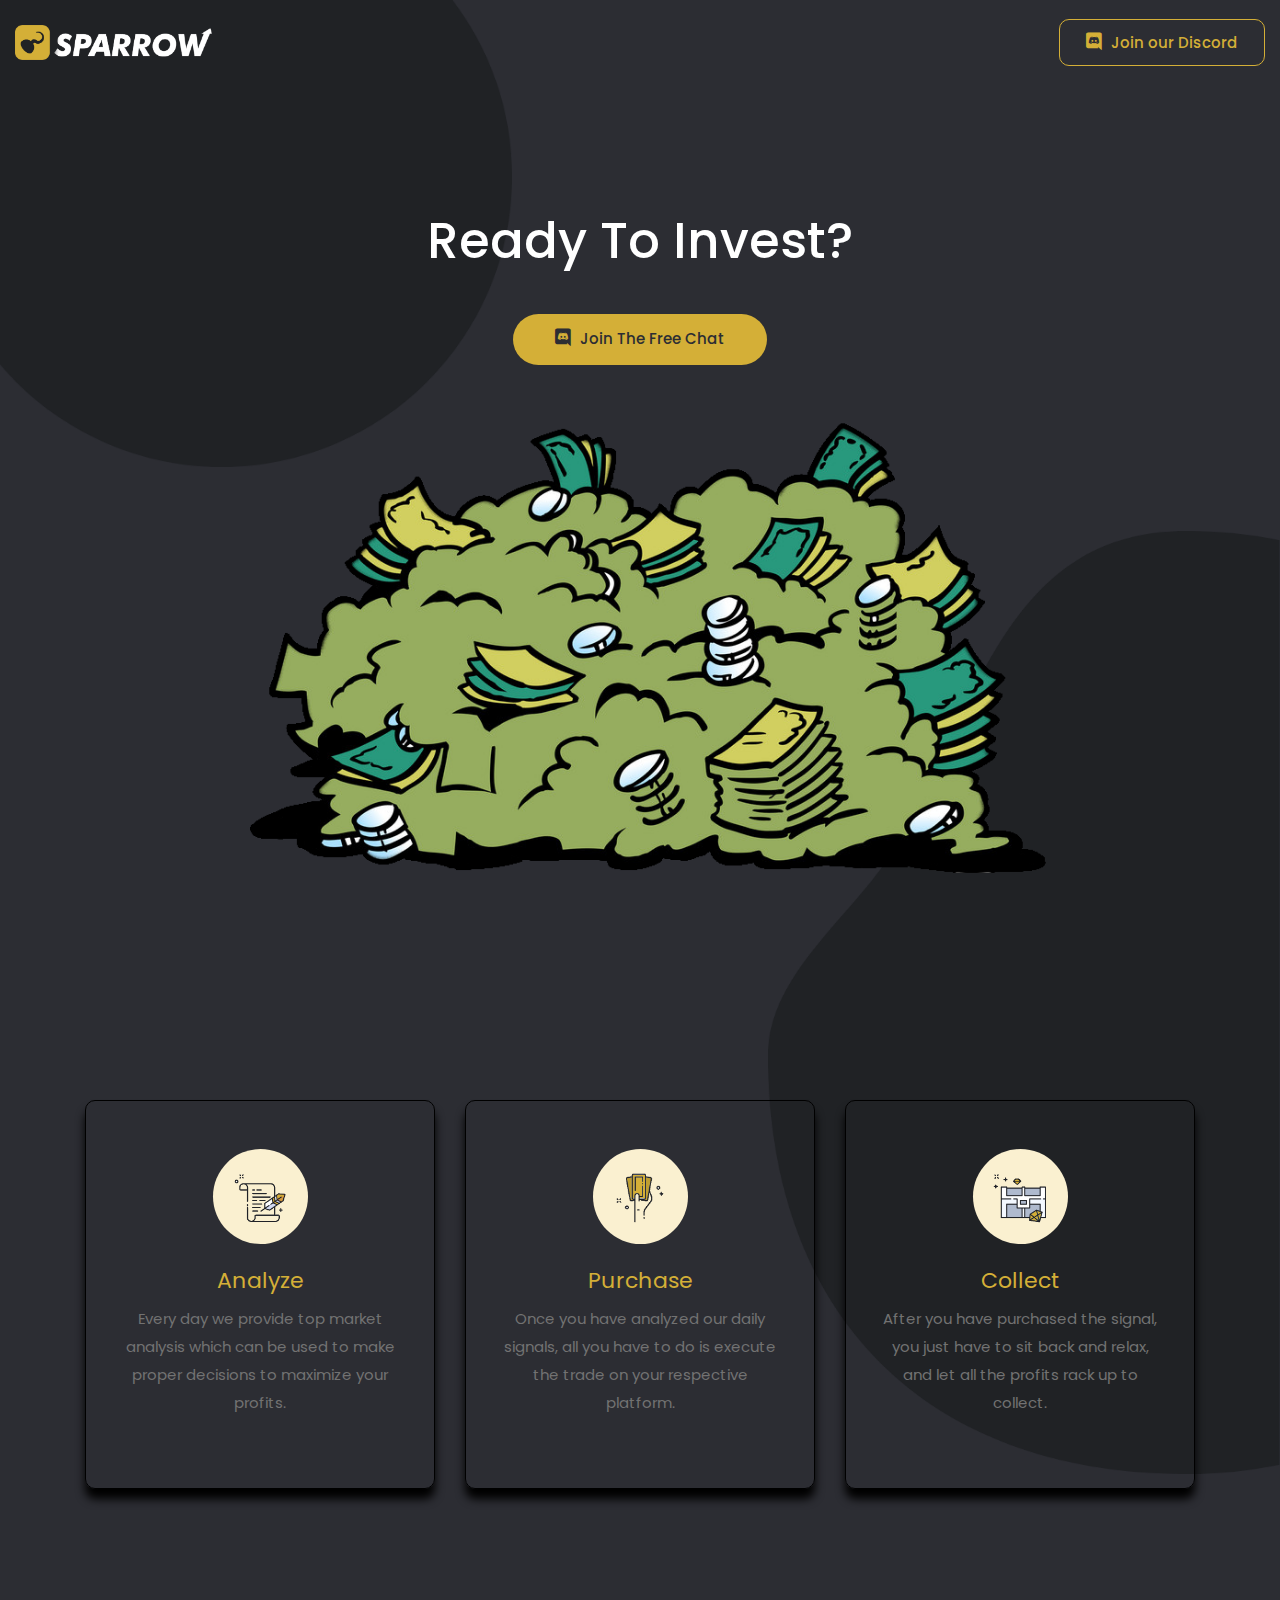
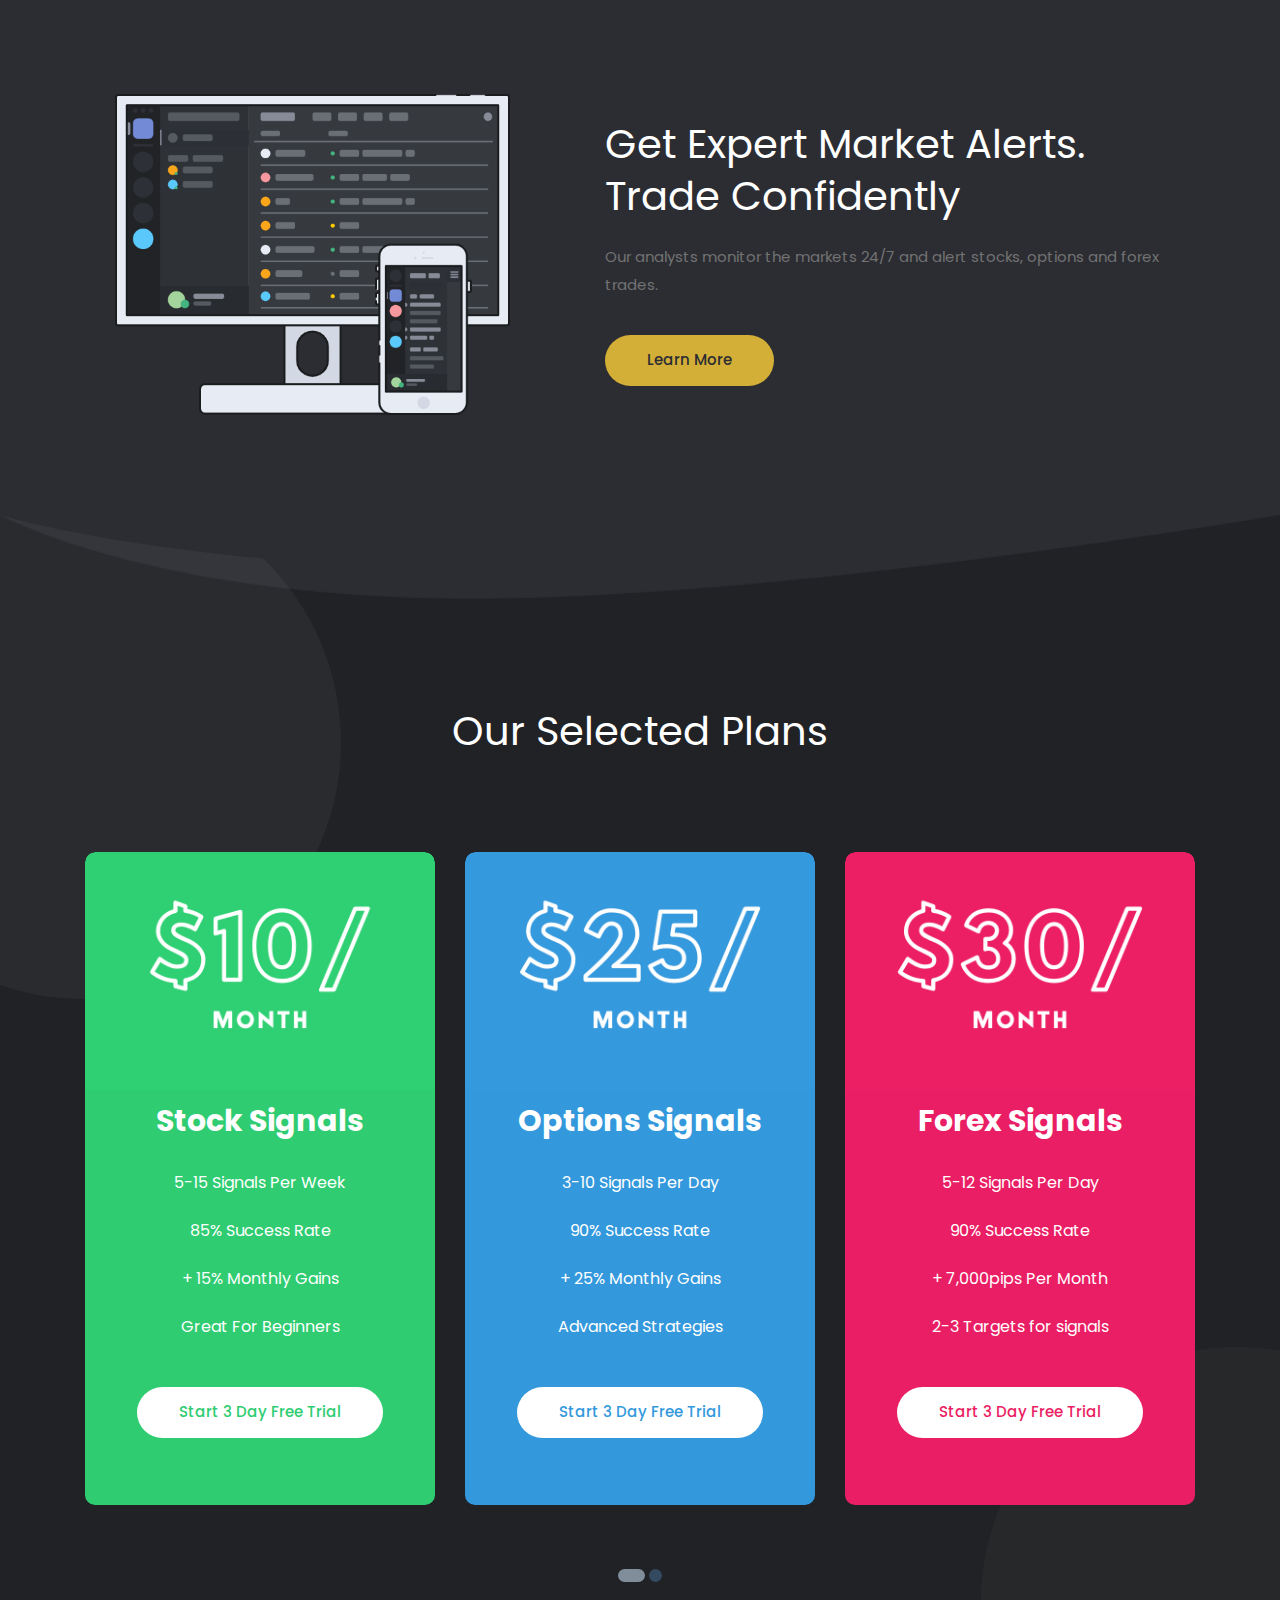
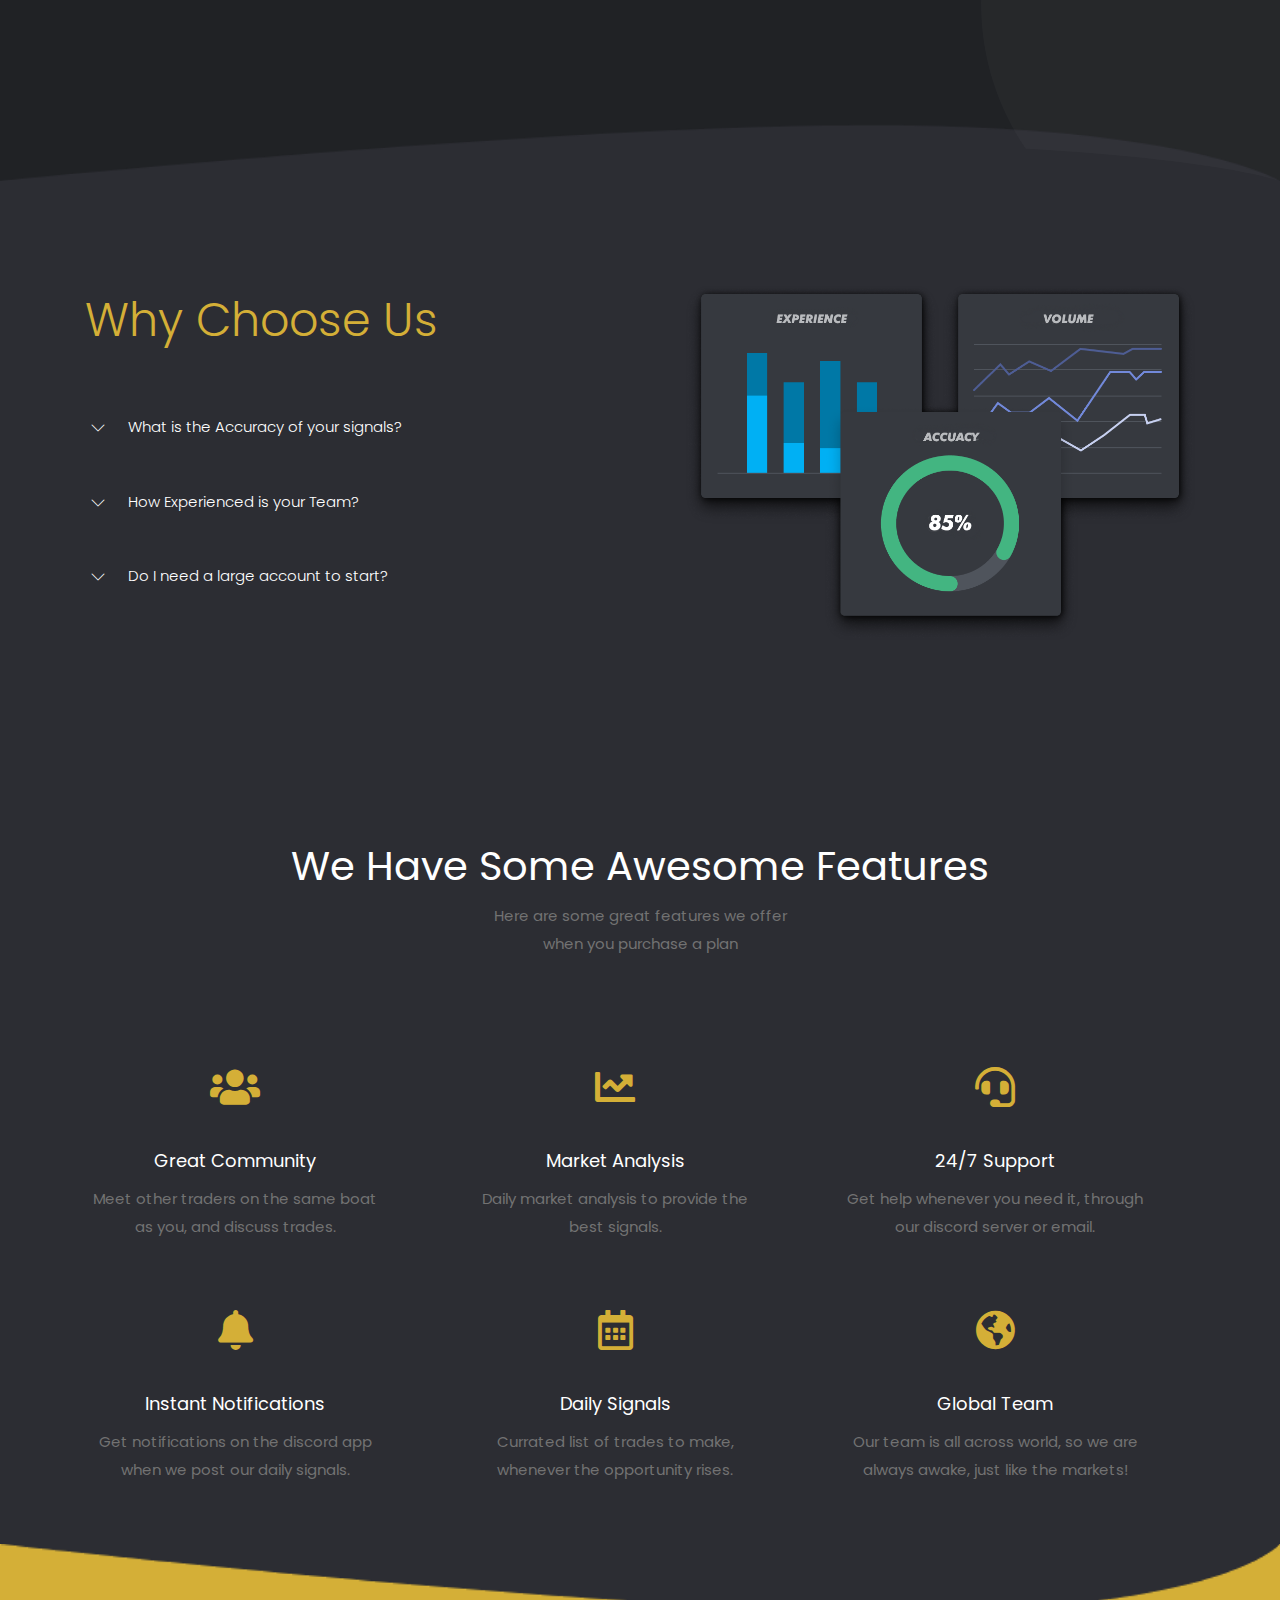
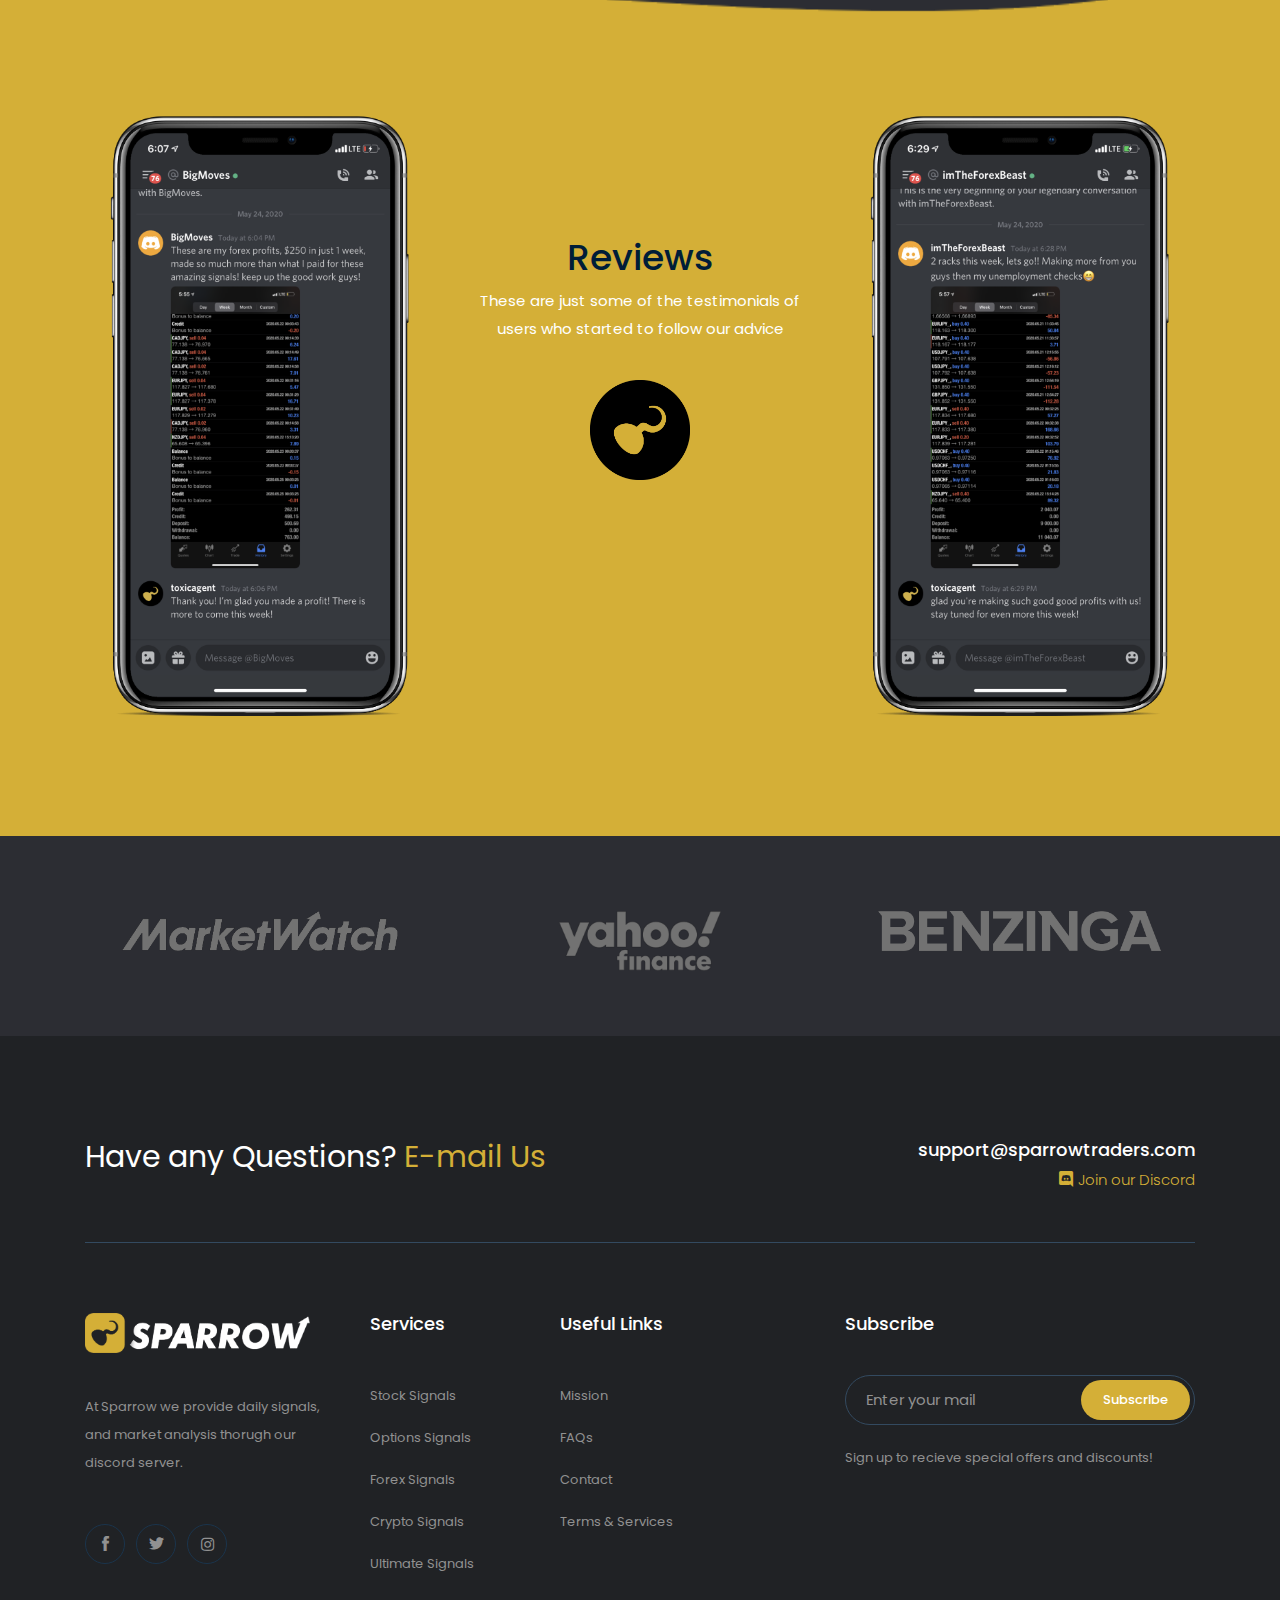
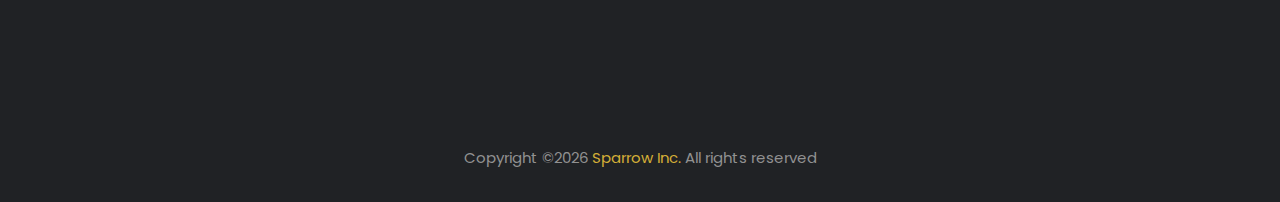
==== commit e125b81f: "Added Website Thumbnail" ====
--- a/index.html
+++ b/index.html
@@ -7,6 +7,12 @@
     <title>Sparrow</title>
     <meta name="description" content="">
     <meta name="viewport" content="width=device-width, initial-scale=1">
+
+    <meta property="og:image" content="img/websiteThumbnail.png" />
+    <meta property="og:type" content="website" />
+    <meta property="og:url" content="https://www.sparrowtraders.com/" />
+    <meta property="og:title" content="Sparrow - Premium Signals for an Affordable Price" />
+    <meta property="og:description" content="Want to invest, but dont know where to start? Signup today to get profitable signals sent directly to you by our well experienced team" />
 
     <!-- <link rel="manifest" href="site.webmanifest"> -->
     <!-- Place favicon.ico in the root directory -->
@@ -180,7 +186,7 @@
     <!--/ compapy_info  -->
 
     <!-- case_study_area  -->
-    <div class="case_study_area case_bg_1">
+    <div class="case_study_area case_bg_1" id="plans">
         <div class="patrn_1 d-none d-lg-block">
             <img src="img/pattern/patrn_1.png" alt="">
         </div>
